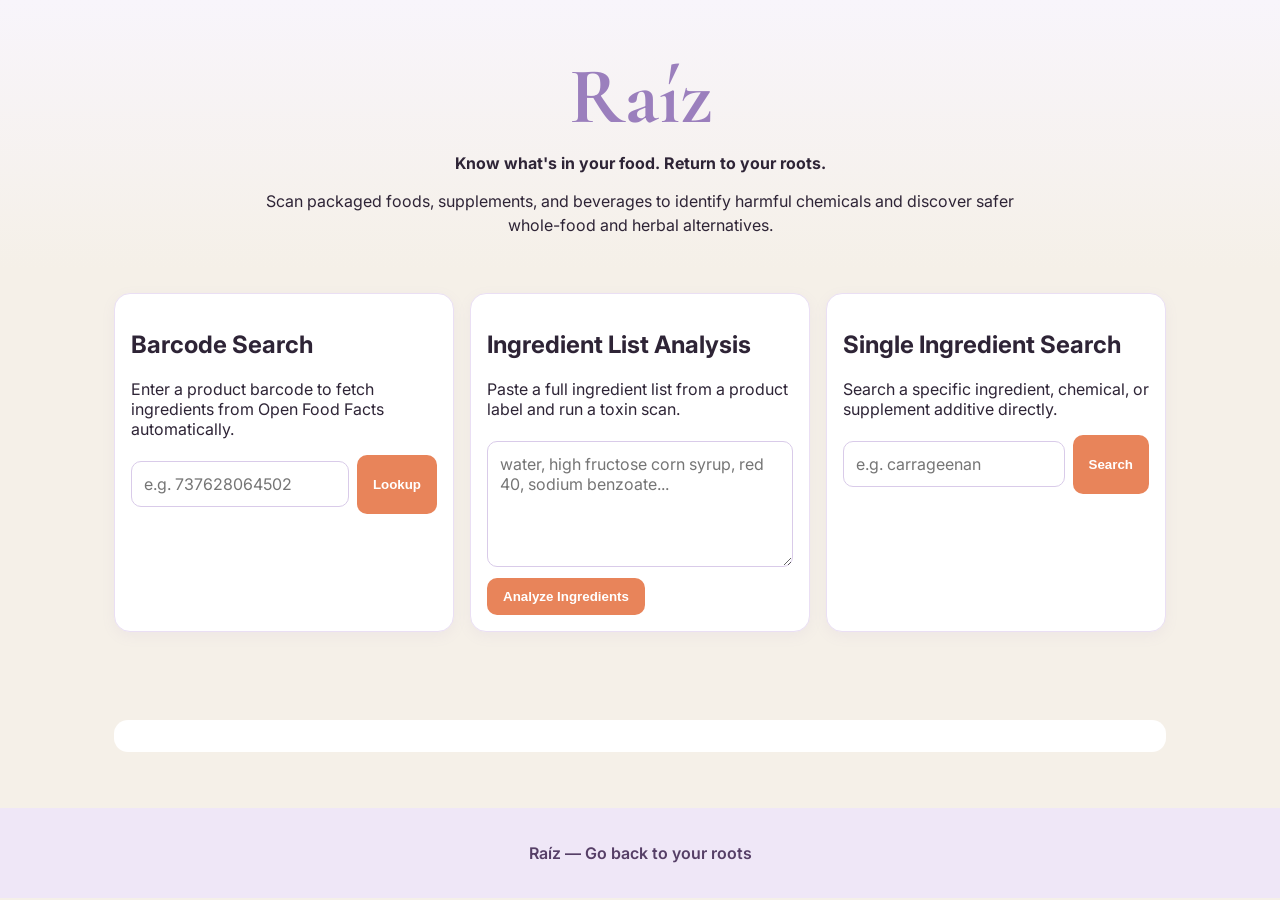
==== static/index.html @ 03cb157a "Build Raíz full-stack toxin scanner app" ====
<!DOCTYPE html>
<html lang="en">
  <head>
    <meta charset="UTF-8" />
    <meta name="viewport" content="width=device-width, initial-scale=1.0" />
    <title>Raíz — Wellness & Food Toxin Scanner</title>
    <link rel="stylesheet" href="/static/styles.css" />
    <link rel="preconnect" href="https://fonts.googleapis.com" />
    <link rel="preconnect" href="https://fonts.gstatic.com" crossorigin />
    <link href="https://fonts.googleapis.com/css2?family=Cormorant+Garamond:wght@500;700&family=Inter:wght@300;400;600;700&display=swap" rel="stylesheet" />
  </head>
  <body>
    <header class="hero">
      <h1>Raíz</h1>
      <p class="tagline">Know what's in your food. Return to your roots.</p>
      <p class="subtitle">
        Scan packaged foods, supplements, and beverages to identify harmful chemicals and discover safer whole-food and herbal alternatives.
      </p>
    </header>

    <main>
      <section class="search-grid">
        <article class="search-card">
          <h2>Barcode Search</h2>
          <p>Enter a product barcode to fetch ingredients from Open Food Facts automatically.</p>
          <div class="inline-controls">
            <input id="barcodeInput" type="text" placeholder="e.g. 737628064502" />
            <button id="barcodeBtn">Lookup</button>
          </div>
        </article>

        <article class="search-card">
          <h2>Ingredient List Analysis</h2>
          <p>Paste a full ingredient list from a product label and run a toxin scan.</p>
          <textarea id="ingredientsInput" rows="5" placeholder="water, high fructose corn syrup, red 40, sodium benzoate..."></textarea>
          <button id="analyzeBtn">Analyze Ingredients</button>
        </article>

        <article class="search-card">
          <h2>Single Ingredient Search</h2>
          <p>Search a specific ingredient, chemical, or supplement additive directly.</p>
          <div class="inline-controls">
            <input id="singleInput" type="text" placeholder="e.g. carrageenan" />
            <button id="singleBtn">Search</button>
          </div>
        </article>
      </section>

      <section id="status" class="status"></section>
      <section id="results" class="results"></section>
      <section id="alternatives" class="alternatives"></section>
    </main>

    <footer>
      <p>Raíz — Go back to your roots</p>
    </footer>

    <script src="/static/app.js"></script>
  </body>
</html>
---- static/styles.css ----
:root {
  --lavender: #9b7fbd;
  --beige: #f5f0e8;
  --orange: #e8845a;
  --text: #2e2436;
  --safe: #4fa36c;
  --medium: #e8845a;
  --high: #d9534f;
}

* { box-sizing: border-box; }

body {
  margin: 0;
  font-family: 'Inter', sans-serif;
  background: var(--beige);
  color: var(--text);
}

.hero {
  text-align: center;
  padding: 3rem 1rem 2rem;
  background: linear-gradient(180deg, #f8f5fb, var(--beige));
}

.hero h1 {
  margin: 0;
  font-family: 'Cormorant Garamond', serif;
  font-size: clamp(3rem, 8vw, 5rem);
  color: var(--lavender);
}

.tagline { font-weight: 700; margin-top: 0.5rem; }
.subtitle { max-width: 760px; margin: 0.8rem auto 0; line-height: 1.5; }

main {
  max-width: 1100px;
  margin: 0 auto;
  padding: 1.5rem;
}

.search-grid {
  display: grid;
  grid-template-columns: repeat(auto-fit, minmax(280px, 1fr));
  gap: 1rem;
}

.search-card {
  background: white;
  border: 1px solid #eadff4;
  border-radius: 16px;
  padding: 1rem;
  box-shadow: 0 4px 14px rgba(155, 127, 189, 0.08);
}

input, textarea {
  width: 100%;
  border: 1px solid #d9cbe9;
  border-radius: 10px;
  padding: 0.75rem;
  font: inherit;
  margin: 0.4rem 0;
}

button {
  border: none;
  border-radius: 10px;
  padding: 0.7rem 1rem;
  background: var(--orange);
  color: white;
  font-weight: 600;
  cursor: pointer;
  transition: transform 0.2s ease, opacity 0.2s ease;
}

button:hover { transform: translateY(-1px); opacity: 0.95; }
.inline-controls { display: flex; gap: 0.5rem; }
.inline-controls input { flex: 1; }

.status {
  min-height: 1.5rem;
  margin: 1rem 0;
  font-weight: 600;
}

.results {
  display: grid;
  gap: 1rem;
  grid-template-columns: repeat(auto-fit, minmax(260px, 1fr));
}

.result-card {
  background: white;
  border-radius: 14px;
  padding: 1rem;
  border-top: 6px solid var(--safe);
  box-shadow: 0 6px 20px rgba(0, 0, 0, 0.06);
  transition: transform 0.2s ease;
}
.result-card:hover { transform: translateY(-3px); }
.result-card.medium { border-top-color: var(--medium); }
.result-card.high { border-top-color: var(--high); }

.badge {
  display: inline-block;
  padding: 0.2rem 0.6rem;
  border-radius: 999px;
  font-size: 0.78rem;
  font-weight: 700;
  color: white;
  text-transform: uppercase;
}
.badge.low { background: var(--safe); }
.badge.medium { background: var(--medium); }
.badge.high { background: var(--high); }

.organs {
  display: flex;
  flex-wrap: wrap;
  gap: 0.5rem;
  margin: 0.6rem 0;
}
.organs span {
  background: #f3ecfa;
  color: #5f4b73;
  padding: 0.3rem 0.5rem;
  border-radius: 8px;
  font-size: 0.8rem;
}

.alternatives {
  margin-top: 2rem;
  background: #fff;
  border-radius: 14px;
  padding: 1rem;
}

footer {
  text-align: center;
  padding: 1.2rem;
  margin-top: 2rem;
  background: #efe7f7;
  color: #563f67;
  font-weight: 600;
}

@media (max-width: 700px) {
  .inline-controls { flex-direction: column; }
}
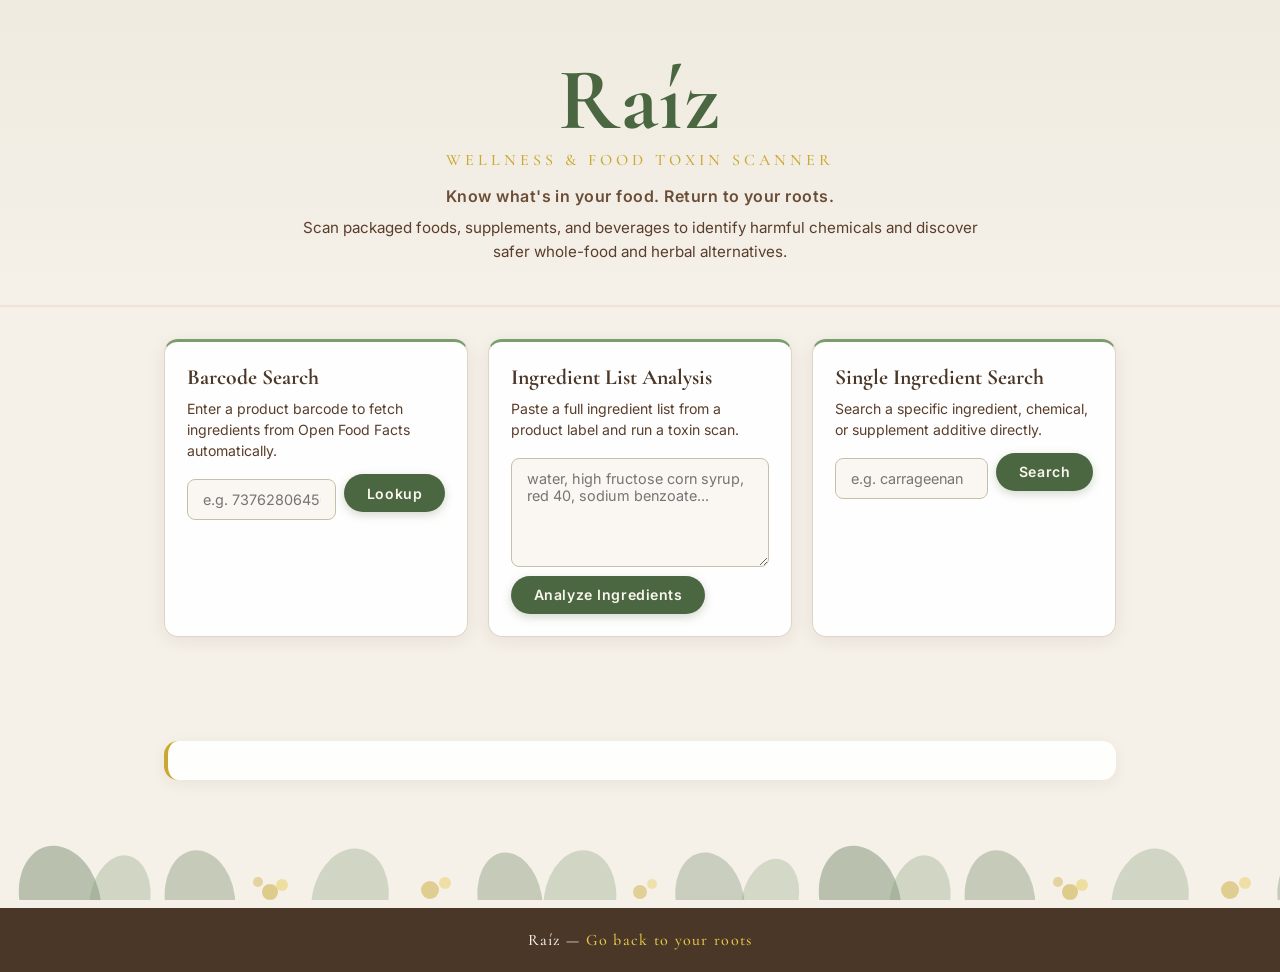
==== commit 8ff1170b: "Update hero with herbal accent line" ====
--- a/static/index.html
+++ b/static/index.html
@@ -3,15 +3,16 @@
   <head>
     <meta charset="UTF-8" />
     <meta name="viewport" content="width=device-width, initial-scale=1.0" />
-    <title>Raíz — Wellness & Food Toxin Scanner</title>
+    <title>Raíz — Wellness &amp; Food Toxin Scanner</title>
     <link rel="stylesheet" href="/static/styles.css" />
     <link rel="preconnect" href="https://fonts.googleapis.com" />
     <link rel="preconnect" href="https://fonts.gstatic.com" crossorigin />
-    <link href="https://fonts.googleapis.com/css2?family=Cormorant+Garamond:wght@500;700&family=Inter:wght@300;400;600;700&display=swap" rel="stylesheet" />
+    <link href="https://fonts.googleapis.com/css2?family=Cormorant+Garamond:wght@500;600;700&family=Inter:wght@300;400;600;700&display=swap" rel="stylesheet" />
   </head>
   <body>
     <header class="hero">
       <h1>Raíz</h1>
+      <span class="hero-accent">wellness &amp; food toxin scanner</span>
       <p class="tagline">Know what's in your food. Return to your roots.</p>
       <p class="subtitle">
         Scan packaged foods, supplements, and beverages to identify harmful chemicals and discover safer whole-food and herbal alternatives.
@@ -52,7 +53,7 @@
     </main>
 
     <footer>
-      <p>Raíz — Go back to your roots</p>
+      <p>Raíz &mdash; <span>Go back to your roots</span></p>
     </footer>
 
     <script src="/static/app.js"></script>
--- a/static/styles.css
+++ b/static/styles.css
@@ -1,88 +1,210 @@
+@import url('https://fonts.googleapis.com/css2?family=Cormorant+Garamond:wght@500;600;700&family=Inter:wght@300;400;600;700&display=swap');
+
 :root {
-  --lavender: #9b7fbd;
-  --beige: #f5f0e8;
-  --orange: #e8845a;
-  --text: #2e2436;
-  --safe: #4fa36c;
-  --medium: #e8845a;
-  --high: #d9534f;
-}
-
-* { box-sizing: border-box; }
+  /* Herbal palette — deep greens, wood, gold, parchment only */
+  --wood:        #4a3728;
+  --wood-mid:    #6b4e38;
+  --herb-green:  #4a6741;
+  --herb-light:  #7a9e6e;
+  --herb-pale:   #c8dcc2;
+  --gold:        #c8a830;
+  --gold-light:  #e8c84a;
+  --cream:       #faf6ee;
+  --beige:       #f5f0e8;
+  --beige-dark:  #ede4d5;
+  --text:        #2e2118;
+  --text-mid:    #5a3e2b;
+  --safe:        #4a6741;
+  --medium:      #c8a830;
+  --high:        #c0392b;
+}
+
+* { box-sizing: border-box; margin: 0; padding: 0; }
 
 body {
-  margin: 0;
   font-family: 'Inter', sans-serif;
   background: var(--beige);
   color: var(--text);
-}
-
+  min-height: 100vh;
+  position: relative;
+  overflow-x: hidden;
+}
+
+/* ── Botanical right-side decoration ── */
+body::before {
+  content: '';
+  position: fixed;
+  top: 0;
+  right: 0;
+  width: 220px;
+  height: 100vh;
+  background:
+    url("data:image/svg+xml,%3Csvg xmlns='http://www.w3.org/2000/svg' width='220' height='900' viewBox='0 0 220 900'%3E%3Cline x1='40' y1='0' x2='38' y2='180' stroke='%236b4e38' stroke-width='2.5' stroke-linecap='round'/%3E%3Cline x1='80' y1='0' x2='82' y2='220' stroke='%236b4e38' stroke-width='2' stroke-linecap='round'/%3E%3Cline x1='130' y1='0' x2='127' y2='200' stroke='%236b4e38' stroke-width='2.5' stroke-linecap='round'/%3E%3Cline x1='175' y1='0' x2='178' y2='160' stroke='%236b4e38' stroke-width='2' stroke-linecap='round'/%3E%3Cellipse cx='28' cy='90' rx='18' ry='9' fill='%234a6741' opacity='0.85' transform='rotate(-30 28 90)'/%3E%3Cellipse cx='50' cy='120' rx='16' ry='8' fill='%237a9e6e' opacity='0.75' transform='rotate(25 50 120)'/%3E%3Cellipse cx='22' cy='140' rx='14' ry='7' fill='%234a6741' opacity='0.7' transform='rotate(-40 22 140)'/%3E%3Ccircle cx='75' cy='115' r='6' fill='%23c8a830' opacity='0.8'/%3E%3Ccircle cx='83' cy='105' r='4.5' fill='%23e8c84a' opacity='0.75'/%3E%3Ccircle cx='78' cy='128' r='4' fill='%23c8a830' opacity='0.7'/%3E%3Ccircle cx='88' cy='122' r='3.5' fill='%23e8c84a' opacity='0.65'/%3E%3Ccircle cx='72' cy='138' r='3' fill='%23c8a830' opacity='0.6'/%3E%3Ccircle cx='85' cy='143' r='3' fill='%23e8c84a' opacity='0.55'/%3E%3Cellipse cx='115' cy='80' rx='20' ry='9' fill='%234a6741' opacity='0.8' transform='rotate(-25 115 80)'/%3E%3Cellipse cx='140' cy='110' rx='17' ry='8' fill='%237a9e6e' opacity='0.75' transform='rotate(30 140 110)'/%3E%3Cellipse cx='112' cy='130' rx='15' ry='7' fill='%234a6741' opacity='0.7' transform='rotate(-35 112 130)'/%3E%3Cellipse cx='143' cy='150' rx='13' ry='6' fill='%237a9e6e' opacity='0.65' transform='rotate(20 143 150)'/%3E%3Ccircle cx='178' cy='78' r='7' fill='%23c8a830' opacity='0.85'/%3E%3Ccircle cx='168' cy='90' r='5' fill='%23e8c84a' opacity='0.7'/%3E%3Ccircle cx='188' cy='93' r='4.5' fill='%23c8a830' opacity='0.7'/%3E%3Ccircle cx='175' cy='103' r='4' fill='%23e8c84a' opacity='0.65'/%3E%3Cellipse cx='35' cy='200' rx='22' ry='10' fill='%234a6741' opacity='0.6' transform='rotate(-20 35 200)'/%3E%3Cellipse cx='120' cy='220' rx='18' ry='8' fill='%237a9e6e' opacity='0.55' transform='rotate(15 120 220)'/%3E%3Cellipse cx='170' cy='180' rx='16' ry='7' fill='%234a6741' opacity='0.5' transform='rotate(-30 170 180)'/%3E%3C/svg%3E") no-repeat top right;
+  pointer-events: none;
+  z-index: 0;
+  opacity: 0.9;
+}
+
+/* ── Bottom botanical strip ── */
+body::after {
+  content: '';
+  position: fixed;
+  bottom: 0;
+  left: 0;
+  width: 100%;
+  height: 80px;
+  background:
+    url("data:image/svg+xml,%3Csvg xmlns='http://www.w3.org/2000/svg' width='800' height='80' viewBox='0 0 800 80'%3E%3Cellipse cx='60' cy='80' rx='40' ry='55' fill='%234a6741' opacity='0.35' transform='rotate(-15 60 80)'/%3E%3Cellipse cx='120' cy='80' rx='30' ry='45' fill='%237a9e6e' opacity='0.3' transform='rotate(10 120 80)'/%3E%3Cellipse cx='200' cy='80' rx='35' ry='50' fill='%234a6741' opacity='0.28' transform='rotate(-8 200 80)'/%3E%3Ccircle cx='270' cy='72' r='8' fill='%23c8a830' opacity='0.5'/%3E%3Ccircle cx='282' cy='65' r='6' fill='%23e8c84a' opacity='0.45'/%3E%3Ccircle cx='258' cy='62' r='5' fill='%23c8a830' opacity='0.4'/%3E%3Cellipse cx='350' cy='80' rx='38' ry='52' fill='%237a9e6e' opacity='0.3' transform='rotate(12 350 80)'/%3E%3Ccircle cx='430' cy='70' r='9' fill='%23c8a830' opacity='0.48'/%3E%3Ccircle cx='445' cy='63' r='6' fill='%23e8c84a' opacity='0.42'/%3E%3Cellipse cx='510' cy='80' rx='32' ry='48' fill='%234a6741' opacity='0.28' transform='rotate(-10 510 80)'/%3E%3Cellipse cx='580' cy='80' rx='36' ry='50' fill='%237a9e6e' opacity='0.3' transform='rotate(8 580 80)'/%3E%3Ccircle cx='640' cy='72' r='7' fill='%23c8a830' opacity='0.45'/%3E%3Ccircle cx='652' cy='64' r='5' fill='%23e8c84a' opacity='0.38'/%3E%3Cellipse cx='710' cy='80' rx='34' ry='48' fill='%234a6741' opacity='0.25' transform='rotate(-12 710 80)'/%3E%3Cellipse cx='770' cy='80' rx='28' ry='42' fill='%237a9e6e' opacity='0.28' transform='rotate(15 770 80)'/%3E%3C/svg%3E") repeat-x bottom left;
+  pointer-events: none;
+  z-index: 0;
+}
+
+/* ── Hero ── */
 .hero {
   text-align: center;
-  padding: 3rem 1rem 2rem;
-  background: linear-gradient(180deg, #f8f5fb, var(--beige));
+  padding: 3.5rem 1rem 2.5rem;
+  background: linear-gradient(180deg, #f0ebe0 0%, var(--beige) 100%);
+  border-bottom: 2px solid var(--beige-dark);
+  position: relative;
+  z-index: 1;
 }
 
 .hero h1 {
-  margin: 0;
-  font-family: 'Cormorant Garamond', serif;
-  font-size: clamp(3rem, 8vw, 5rem);
-  color: var(--lavender);
-}
-
-.tagline { font-weight: 700; margin-top: 0.5rem; }
-.subtitle { max-width: 760px; margin: 0.8rem auto 0; line-height: 1.5; }
-
+  font-family: 'Cormorant Garamond', serif;
+  font-size: clamp(3.5rem, 9vw, 5.5rem);
+  font-weight: 700;
+  color: var(--herb-green);
+  letter-spacing: 0.02em;
+  line-height: 1;
+}
+
+.hero-accent {
+  display: block;
+  font-family: 'Cormorant Garamond', serif;
+  font-size: clamp(0.85rem, 2vw, 1rem);
+  font-weight: 500;
+  color: var(--gold);
+  letter-spacing: 0.25em;
+  text-transform: uppercase;
+  margin-top: 0.4rem;
+}
+
+.tagline {
+  font-weight: 600;
+  font-size: 1rem;
+  color: var(--wood-mid);
+  margin-top: 1rem;
+  letter-spacing: 0.03em;
+}
+
+.subtitle {
+  max-width: 680px;
+  margin: 0.6rem auto 0;
+  line-height: 1.6;
+  color: var(--text-mid);
+  font-size: 0.95rem;
+}
+
+/* ── Layout ── */
 main {
-  max-width: 1100px;
+  max-width: 1000px;
   margin: 0 auto;
-  padding: 1.5rem;
-}
-
+  padding: 2rem 1.5rem 6rem;
+  position: relative;
+  z-index: 1;
+}
+
+/* ── Search Cards ── */
 .search-grid {
   display: grid;
   grid-template-columns: repeat(auto-fit, minmax(280px, 1fr));
-  gap: 1rem;
+  gap: 1.25rem;
+  margin-bottom: 2rem;
 }
 
 .search-card {
-  background: white;
-  border: 1px solid #eadff4;
-  border-radius: 16px;
-  padding: 1rem;
-  box-shadow: 0 4px 14px rgba(155, 127, 189, 0.08);
-}
-
+  background: rgba(255, 255, 255, 0.92);
+  border: 1px solid #ddd5c5;
+  border-top: 3px solid var(--herb-light);
+  border-radius: 14px;
+  padding: 1.4rem;
+  box-shadow: 0 4px 18px rgba(74, 55, 40, 0.08);
+  backdrop-filter: blur(4px);
+}
+
+.search-card h2 {
+  font-family: 'Cormorant Garamond', serif;
+  font-size: 1.35rem;
+  font-weight: 700;
+  color: var(--wood);
+  margin-bottom: 0.5rem;
+}
+
+.search-card p {
+  font-size: 0.88rem;
+  color: var(--text-mid);
+  line-height: 1.5;
+  margin-bottom: 0.8rem;
+}
+
+/* ── Inputs ── */
 input, textarea {
   width: 100%;
-  border: 1px solid #d9cbe9;
-  border-radius: 10px;
-  padding: 0.75rem;
+  border: 1.5px solid #c8bfaa;
+  border-radius: 8px;
+  padding: 0.7rem 0.9rem;
   font: inherit;
-  margin: 0.4rem 0;
-}
-
+  font-size: 0.9rem;
+  background: #faf7f2;
+  color: var(--text);
+  transition: border-color 0.2s ease, box-shadow 0.2s ease;
+  margin: 0.3rem 0;
+}
+
+input:focus, textarea:focus {
+  outline: none;
+  border-color: var(--herb-light);
+  box-shadow: 0 0 0 3px rgba(122, 158, 110, 0.18);
+}
+
+/* ── Buttons — herbal pill style ── */
 button {
   border: none;
-  border-radius: 10px;
-  padding: 0.7rem 1rem;
-  background: var(--orange);
-  color: white;
+  border-radius: 50px;
+  padding: 0.65rem 1.4rem;
+  background: var(--herb-green);
+  color: var(--cream);
+  font-family: 'Inter', sans-serif;
+  font-size: 0.88rem;
   font-weight: 600;
+  letter-spacing: 0.04em;
   cursor: pointer;
-  transition: transform 0.2s ease, opacity 0.2s ease;
-}
-
-button:hover { transform: translateY(-1px); opacity: 0.95; }
-.inline-controls { display: flex; gap: 0.5rem; }
+  transition: background 0.2s ease, transform 0.15s ease, box-shadow 0.2s ease;
+  box-shadow: 0 3px 10px rgba(74, 103, 65, 0.25);
+  white-space: nowrap;
+}
+
+button:hover {
+  background: var(--wood);
+  transform: translateY(-2px);
+  box-shadow: 0 5px 14px rgba(74, 55, 40, 0.3);
+}
+
+button:active { transform: translateY(0); }
+
+.inline-controls { display: flex; gap: 0.5rem; align-items: flex-start; }
 .inline-controls input { flex: 1; }
 
+/* ── Status ── */
 .status {
   min-height: 1.5rem;
   margin: 1rem 0;
   font-weight: 600;
-}
-
+  color: var(--herb-green);
+  font-size: 0.9rem;
+}
+
+/* ── Result Cards ── */
 .results {
   display: grid;
   gap: 1rem;
@@ -90,60 +212,91 @@
 }
 
 .result-card {
-  background: white;
-  border-radius: 14px;
-  padding: 1rem;
-  border-top: 6px solid var(--safe);
-  box-shadow: 0 6px 20px rgba(0, 0, 0, 0.06);
+  background: rgba(255, 255, 255, 0.93);
+  border-radius: 12px;
+  padding: 1.1rem;
+  border-left: 5px solid var(--safe);
+  box-shadow: 0 4px 16px rgba(74, 55, 40, 0.07);
   transition: transform 0.2s ease;
 }
+
 .result-card:hover { transform: translateY(-3px); }
-.result-card.medium { border-top-color: var(--medium); }
-.result-card.high { border-top-color: var(--high); }
-
+.result-card.medium { border-left-color: var(--medium); }
+.result-card.high   { border-left-color: var(--high); }
+
+.result-card h3 {
+  font-family: 'Cormorant Garamond', serif;
+  font-size: 1.15rem;
+  font-weight: 700;
+  color: var(--wood);
+  margin-bottom: 0.4rem;
+}
+
+/* ── Badges ── */
 .badge {
   display: inline-block;
-  padding: 0.2rem 0.6rem;
-  border-radius: 999px;
-  font-size: 0.78rem;
+  padding: 0.2rem 0.7rem;
+  border-radius: 50px;
+  font-size: 0.72rem;
   font-weight: 700;
   color: white;
   text-transform: uppercase;
-}
-.badge.low { background: var(--safe); }
-.badge.medium { background: var(--medium); }
-.badge.high { background: var(--high); }
-
+  letter-spacing: 0.06em;
+}
+
+.badge.low    { background: var(--safe); }
+.badge.medium { background: var(--gold); color: var(--wood); }
+.badge.high   { background: var(--high); }
+
+/* ── Organ tags ── */
 .organs {
   display: flex;
   flex-wrap: wrap;
-  gap: 0.5rem;
+  gap: 0.4rem;
   margin: 0.6rem 0;
 }
+
 .organs span {
-  background: #f3ecfa;
-  color: #5f4b73;
-  padding: 0.3rem 0.5rem;
-  border-radius: 8px;
-  font-size: 0.8rem;
-}
-
+  background: #eef5eb;
+  color: var(--herb-green);
+  padding: 0.25rem 0.55rem;
+  border-radius: 6px;
+  font-size: 0.78rem;
+  font-weight: 500;
+  border: 1px solid var(--herb-pale);
+}
+
+/* ── Alternatives ── */
 .alternatives {
   margin-top: 2rem;
-  background: #fff;
+  background: rgba(255, 255, 255, 0.9);
   border-radius: 14px;
-  padding: 1rem;
-}
-
+  padding: 1.2rem;
+  border-left: 4px solid var(--gold);
+  box-shadow: 0 4px 16px rgba(74, 55, 40, 0.06);
+}
+
+/* ── Footer ── */
 footer {
   text-align: center;
-  padding: 1.2rem;
+  padding: 1.4rem;
   margin-top: 2rem;
-  background: #efe7f7;
-  color: #563f67;
-  font-weight: 600;
-}
-
+  background: var(--wood);
+  color: var(--beige);
+  font-family: 'Cormorant Garamond', serif;
+  font-size: 1rem;
+  font-weight: 500;
+  letter-spacing: 0.08em;
+  position: relative;
+  z-index: 1;
+}
+
+footer span {
+  color: var(--gold-light);
+}
+
+/* ── Responsive ── */
 @media (max-width: 700px) {
   .inline-controls { flex-direction: column; }
-}
+  body::before { width: 120px; opacity: 0.6; }
+}
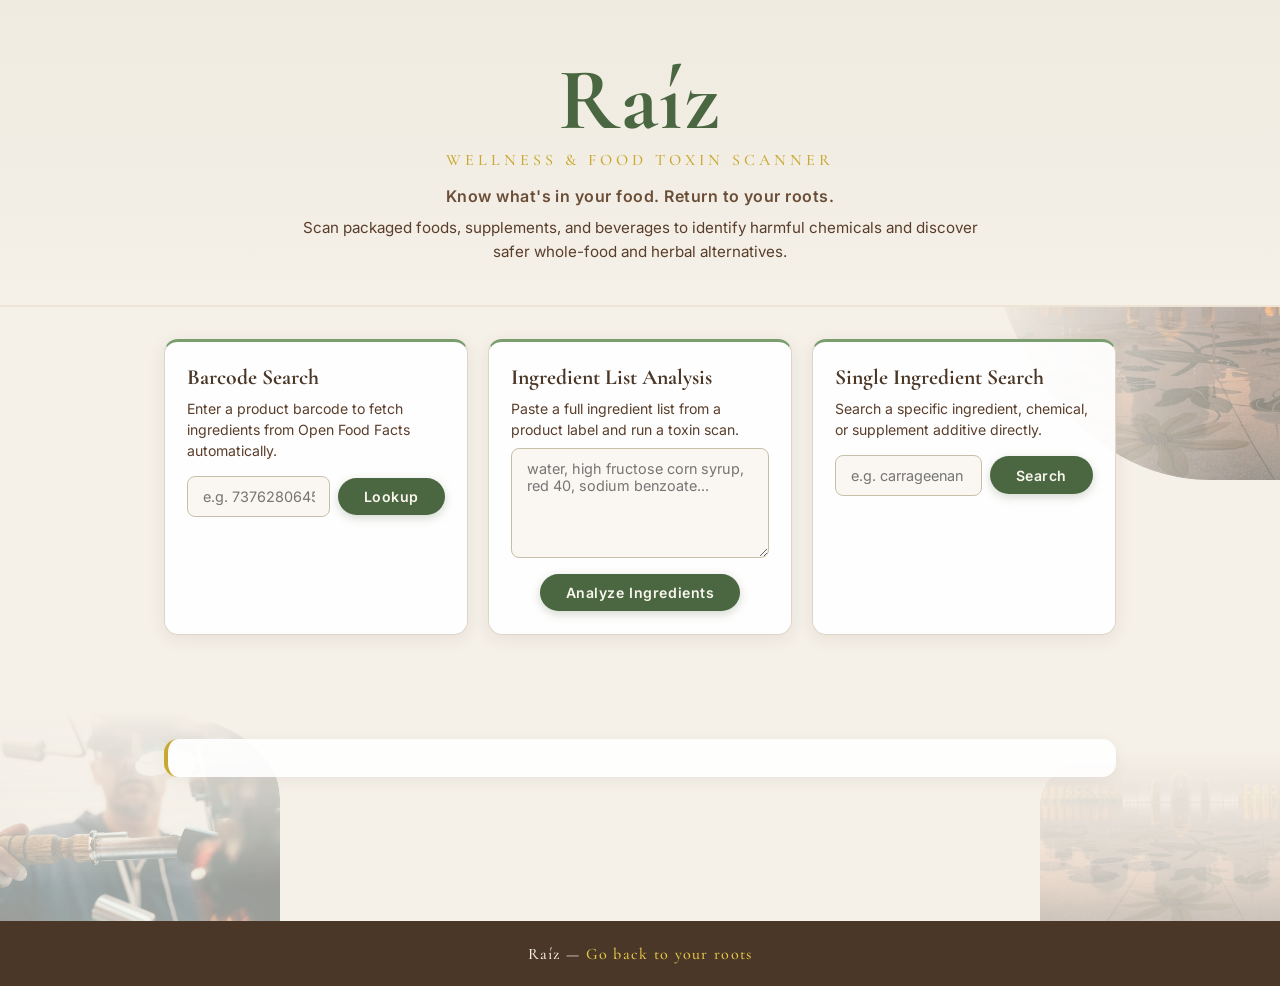
==== commit c7891112: "Add leaf decoration divs to HTML" ====
--- a/static/index.html
+++ b/static/index.html
@@ -10,6 +10,12 @@
     <link href="https://fonts.googleapis.com/css2?family=Cormorant+Garamond:wght@500;600;700&family=Inter:wght@300;400;600;700&display=swap" rel="stylesheet" />
   </head>
   <body>
+
+    <!-- Leaf decorations -->
+    <div class="leaf-right"></div>
+    <div class="leaf-bottom-left"></div>
+    <div class="leaf-bottom-right"></div>
+
     <header class="hero">
       <h1>Raíz</h1>
       <span class="hero-accent">wellness &amp; food toxin scanner</span>
--- a/static/styles.css
+++ b/static/styles.css
@@ -1,7 +1,6 @@
 @import url('https://fonts.googleapis.com/css2?family=Cormorant+Garamond:wght@500;600;700&family=Inter:wght@300;400;600;700&display=swap');
 
 :root {
-  /* Herbal palette — deep greens, wood, gold, parchment only */
   --wood:        #4a3728;
   --wood-mid:    #6b4e38;
   --herb-green:  #4a6741;
@@ -30,33 +29,51 @@
   overflow-x: hidden;
 }
 
-/* ── Botanical right-side decoration ── */
-body::before {
-  content: '';
+/* ── Leaf decorations ── */
+.leaf-right {
   position: fixed;
-  top: 0;
-  right: 0;
-  width: 220px;
-  height: 100vh;
-  background:
-    url("data:image/svg+xml,%3Csvg xmlns='http://www.w3.org/2000/svg' width='220' height='900' viewBox='0 0 220 900'%3E%3Cline x1='40' y1='0' x2='38' y2='180' stroke='%236b4e38' stroke-width='2.5' stroke-linecap='round'/%3E%3Cline x1='80' y1='0' x2='82' y2='220' stroke='%236b4e38' stroke-width='2' stroke-linecap='round'/%3E%3Cline x1='130' y1='0' x2='127' y2='200' stroke='%236b4e38' stroke-width='2.5' stroke-linecap='round'/%3E%3Cline x1='175' y1='0' x2='178' y2='160' stroke='%236b4e38' stroke-width='2' stroke-linecap='round'/%3E%3Cellipse cx='28' cy='90' rx='18' ry='9' fill='%234a6741' opacity='0.85' transform='rotate(-30 28 90)'/%3E%3Cellipse cx='50' cy='120' rx='16' ry='8' fill='%237a9e6e' opacity='0.75' transform='rotate(25 50 120)'/%3E%3Cellipse cx='22' cy='140' rx='14' ry='7' fill='%234a6741' opacity='0.7' transform='rotate(-40 22 140)'/%3E%3Ccircle cx='75' cy='115' r='6' fill='%23c8a830' opacity='0.8'/%3E%3Ccircle cx='83' cy='105' r='4.5' fill='%23e8c84a' opacity='0.75'/%3E%3Ccircle cx='78' cy='128' r='4' fill='%23c8a830' opacity='0.7'/%3E%3Ccircle cx='88' cy='122' r='3.5' fill='%23e8c84a' opacity='0.65'/%3E%3Ccircle cx='72' cy='138' r='3' fill='%23c8a830' opacity='0.6'/%3E%3Ccircle cx='85' cy='143' r='3' fill='%23e8c84a' opacity='0.55'/%3E%3Cellipse cx='115' cy='80' rx='20' ry='9' fill='%234a6741' opacity='0.8' transform='rotate(-25 115 80)'/%3E%3Cellipse cx='140' cy='110' rx='17' ry='8' fill='%237a9e6e' opacity='0.75' transform='rotate(30 140 110)'/%3E%3Cellipse cx='112' cy='130' rx='15' ry='7' fill='%234a6741' opacity='0.7' transform='rotate(-35 112 130)'/%3E%3Cellipse cx='143' cy='150' rx='13' ry='6' fill='%237a9e6e' opacity='0.65' transform='rotate(20 143 150)'/%3E%3Ccircle cx='178' cy='78' r='7' fill='%23c8a830' opacity='0.85'/%3E%3Ccircle cx='168' cy='90' r='5' fill='%23e8c84a' opacity='0.7'/%3E%3Ccircle cx='188' cy='93' r='4.5' fill='%23c8a830' opacity='0.7'/%3E%3Ccircle cx='175' cy='103' r='4' fill='%23e8c84a' opacity='0.65'/%3E%3Cellipse cx='35' cy='200' rx='22' ry='10' fill='%234a6741' opacity='0.6' transform='rotate(-20 35 200)'/%3E%3Cellipse cx='120' cy='220' rx='18' ry='8' fill='%237a9e6e' opacity='0.55' transform='rotate(15 120 220)'/%3E%3Cellipse cx='170' cy='180' rx='16' ry='7' fill='%234a6741' opacity='0.5' transform='rotate(-30 170 180)'/%3E%3C/svg%3E") no-repeat top right;
+  top: -40px;
+  right: -80px;
+  width: 380px;
+  height: 520px;
+  background: url('/static/img/leaf-right.jpg') center/cover no-repeat;
   pointer-events: none;
   z-index: 0;
-  opacity: 0.9;
-}
-
-/* ── Bottom botanical strip ── */
-body::after {
-  content: '';
+  opacity: 0.55;
+  border-radius: 0 0 0 60%;
+  /* fade left edge into background */
+  -webkit-mask-image: linear-gradient(to left, rgba(0,0,0,0.85) 30%, transparent 100%);
+  mask-image: linear-gradient(to left, rgba(0,0,0,0.85) 30%, transparent 100%);
+}
+
+.leaf-bottom-left {
   position: fixed;
-  bottom: 0;
-  left: 0;
-  width: 100%;
-  height: 80px;
-  background:
-    url("data:image/svg+xml,%3Csvg xmlns='http://www.w3.org/2000/svg' width='800' height='80' viewBox='0 0 800 80'%3E%3Cellipse cx='60' cy='80' rx='40' ry='55' fill='%234a6741' opacity='0.35' transform='rotate(-15 60 80)'/%3E%3Cellipse cx='120' cy='80' rx='30' ry='45' fill='%237a9e6e' opacity='0.3' transform='rotate(10 120 80)'/%3E%3Cellipse cx='200' cy='80' rx='35' ry='50' fill='%234a6741' opacity='0.28' transform='rotate(-8 200 80)'/%3E%3Ccircle cx='270' cy='72' r='8' fill='%23c8a830' opacity='0.5'/%3E%3Ccircle cx='282' cy='65' r='6' fill='%23e8c84a' opacity='0.45'/%3E%3Ccircle cx='258' cy='62' r='5' fill='%23c8a830' opacity='0.4'/%3E%3Cellipse cx='350' cy='80' rx='38' ry='52' fill='%237a9e6e' opacity='0.3' transform='rotate(12 350 80)'/%3E%3Ccircle cx='430' cy='70' r='9' fill='%23c8a830' opacity='0.48'/%3E%3Ccircle cx='445' cy='63' r='6' fill='%23e8c84a' opacity='0.42'/%3E%3Cellipse cx='510' cy='80' rx='32' ry='48' fill='%234a6741' opacity='0.28' transform='rotate(-10 510 80)'/%3E%3Cellipse cx='580' cy='80' rx='36' ry='50' fill='%237a9e6e' opacity='0.3' transform='rotate(8 580 80)'/%3E%3Ccircle cx='640' cy='72' r='7' fill='%23c8a830' opacity='0.45'/%3E%3Ccircle cx='652' cy='64' r='5' fill='%23e8c84a' opacity='0.38'/%3E%3Cellipse cx='710' cy='80' rx='34' ry='48' fill='%234a6741' opacity='0.25' transform='rotate(-12 710 80)'/%3E%3Cellipse cx='770' cy='80' rx='28' ry='42' fill='%237a9e6e' opacity='0.28' transform='rotate(15 770 80)'/%3E%3C/svg%3E") repeat-x bottom left;
+  bottom: -30px;
+  left: -60px;
+  width: 340px;
+  height: 220px;
+  background: url('/static/img/leaf-bottom.jpg') center/cover no-repeat;
   pointer-events: none;
   z-index: 0;
+  opacity: 0.45;
+  border-radius: 0 40% 0 0;
+  -webkit-mask-image: linear-gradient(to top, rgba(0,0,0,0.8) 20%, transparent 100%);
+  mask-image: linear-gradient(to top, rgba(0,0,0,0.8) 20%, transparent 100%);
+}
+
+.leaf-bottom-right {
+  position: fixed;
+  bottom: -30px;
+  right: -40px;
+  width: 280px;
+  height: 180px;
+  background: url('/static/img/leaf-right.jpg') bottom center/cover no-repeat;
+  pointer-events: none;
+  z-index: 0;
+  opacity: 0.35;
+  border-radius: 30% 0 0 0;
+  -webkit-mask-image: linear-gradient(to top, rgba(0,0,0,0.7) 10%, transparent 100%);
+  mask-image: linear-gradient(to top, rgba(0,0,0,0.7) 10%, transparent 100%);
 }
 
 /* ── Hero ── */
@@ -109,7 +126,7 @@
 main {
   max-width: 1000px;
   margin: 0 auto;
-  padding: 2rem 1.5rem 6rem;
+  padding: 2rem 1.5rem 7rem;
   position: relative;
   z-index: 1;
 }
@@ -129,7 +146,9 @@
   border-radius: 14px;
   padding: 1.4rem;
   box-shadow: 0 4px 18px rgba(74, 55, 40, 0.08);
-  backdrop-filter: blur(4px);
+  display: flex;
+  flex-direction: column;
+  gap: 0.5rem;
 }
 
 .search-card h2 {
@@ -137,14 +156,12 @@
   font-size: 1.35rem;
   font-weight: 700;
   color: var(--wood);
-  margin-bottom: 0.5rem;
 }
 
 .search-card p {
   font-size: 0.88rem;
   color: var(--text-mid);
   line-height: 1.5;
-  margin-bottom: 0.8rem;
 }
 
 /* ── Inputs ── */
@@ -158,7 +175,6 @@
   background: #faf7f2;
   color: var(--text);
   transition: border-color 0.2s ease, box-shadow 0.2s ease;
-  margin: 0.3rem 0;
 }
 
 input:focus, textarea:focus {
@@ -167,11 +183,13 @@
   box-shadow: 0 0 0 3px rgba(122, 158, 110, 0.18);
 }
 
-/* ── Buttons — herbal pill style ── */
+/* ── Buttons — centered pill style ── */
 button {
+  display: block;
+  width: fit-content;
   border: none;
   border-radius: 50px;
-  padding: 0.65rem 1.4rem;
+  padding: 0.65rem 1.6rem;
   background: var(--herb-green);
   color: var(--cream);
   font-family: 'Inter', sans-serif;
@@ -182,6 +200,7 @@
   transition: background 0.2s ease, transform 0.15s ease, box-shadow 0.2s ease;
   box-shadow: 0 3px 10px rgba(74, 103, 65, 0.25);
   white-space: nowrap;
+  margin-top: 0.4rem;
 }
 
 button:hover {
@@ -192,8 +211,20 @@
 
 button:active { transform: translateY(0); }
 
-.inline-controls { display: flex; gap: 0.5rem; align-items: flex-start; }
-.inline-controls input { flex: 1; }
+/* inline controls: input + button side by side */
+.inline-controls {
+  display: flex;
+  gap: 0.5rem;
+  align-items: center;
+  margin-top: 0.4rem;
+}
+.inline-controls input { flex: 1; margin: 0; }
+.inline-controls button { margin-top: 0; }
+
+/* standalone button (analyze): centered */
+#analyzeBtn {
+  margin: 0.5rem auto 0;
+}
 
 /* ── Status ── */
 .status {
@@ -291,12 +322,13 @@
   z-index: 1;
 }
 
-footer span {
-  color: var(--gold-light);
-}
+footer span { color: var(--gold-light); }
 
 /* ── Responsive ── */
+@media (max-width: 900px) {
+  .herb-panel { display: none; }
+}
 @media (max-width: 700px) {
   .inline-controls { flex-direction: column; }
-  body::before { width: 120px; opacity: 0.6; }
-}
+  .inline-controls button { width: 100%; text-align: center; }
+}
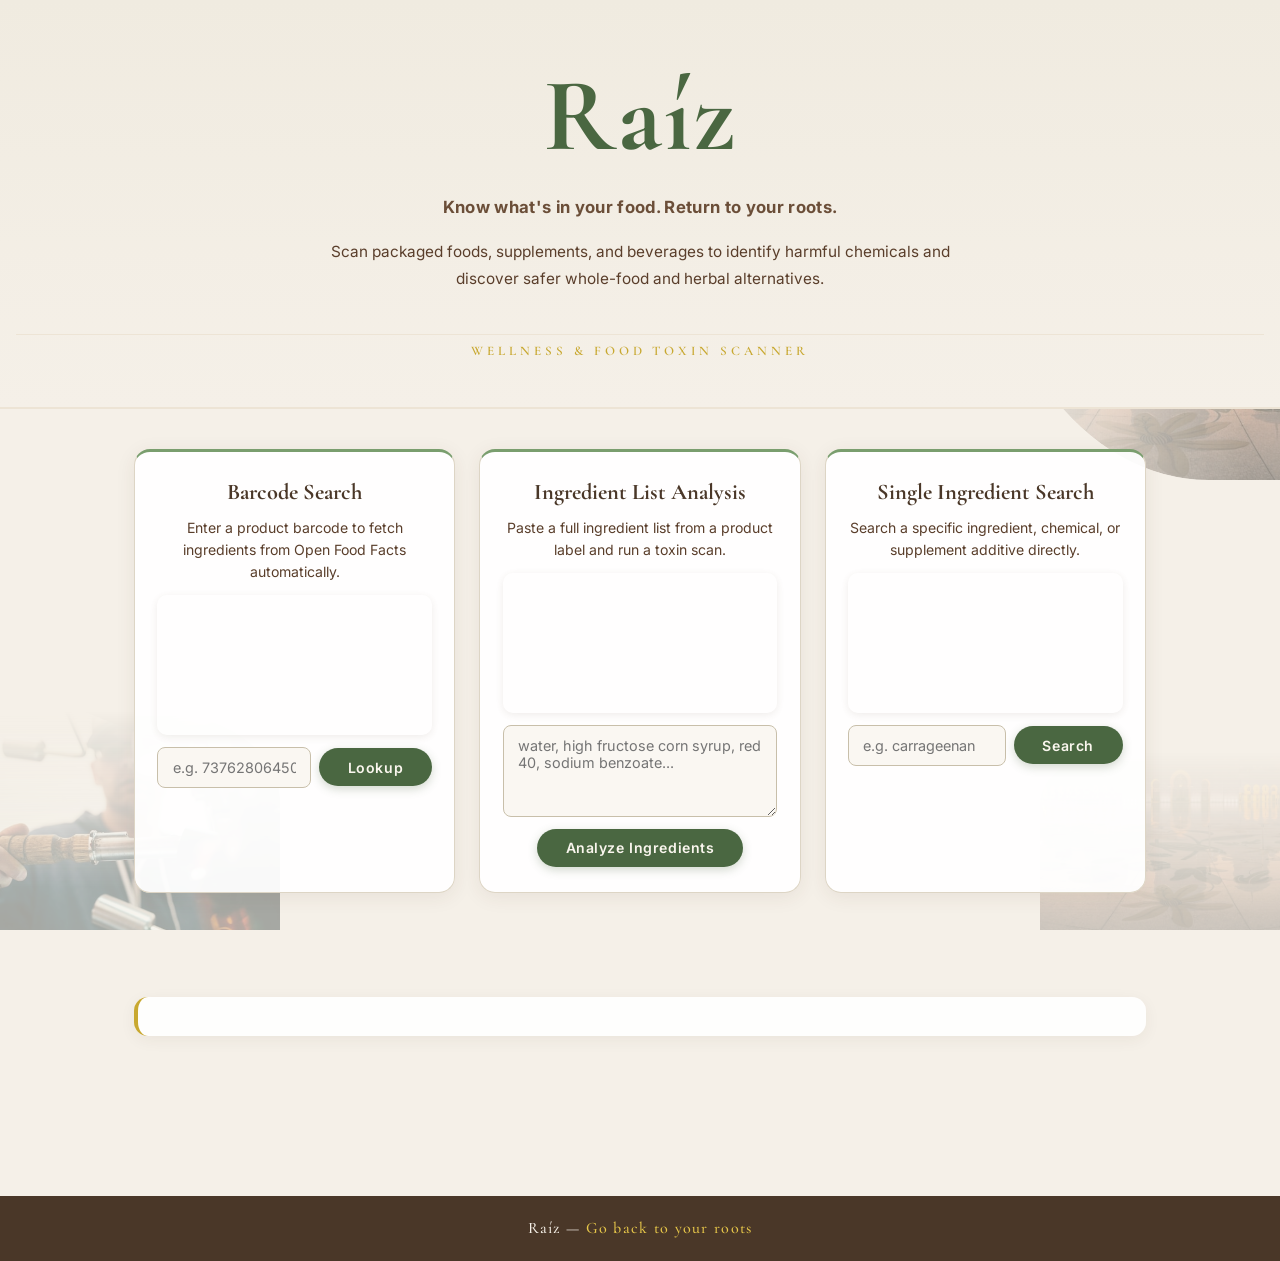
==== commit 55146968: "Add herb card images, move gold accent to bottom of hero" ====
--- a/static/index.html
+++ b/static/index.html
@@ -18,18 +18,20 @@
 
     <header class="hero">
       <h1>Raíz</h1>
-      <span class="hero-accent">wellness &amp; food toxin scanner</span>
       <p class="tagline">Know what's in your food. Return to your roots.</p>
       <p class="subtitle">
         Scan packaged foods, supplements, and beverages to identify harmful chemicals and discover safer whole-food and herbal alternatives.
       </p>
+      <span class="hero-accent">wellness &amp; food toxin scanner</span>
     </header>
 
     <main>
       <section class="search-grid">
+
         <article class="search-card">
           <h2>Barcode Search</h2>
           <p>Enter a product barcode to fetch ingredients from Open Food Facts automatically.</p>
+          <div class="card-image" style="background-image: url('/static/img/card-herbs-1.jpg')"></div>
           <div class="inline-controls">
             <input id="barcodeInput" type="text" placeholder="e.g. 737628064502" />
             <button id="barcodeBtn">Lookup</button>
@@ -39,18 +41,21 @@
         <article class="search-card">
           <h2>Ingredient List Analysis</h2>
           <p>Paste a full ingredient list from a product label and run a toxin scan.</p>
-          <textarea id="ingredientsInput" rows="5" placeholder="water, high fructose corn syrup, red 40, sodium benzoate..."></textarea>
+          <div class="card-image" style="background-image: url('/static/img/card-herbs-2.jpg')"></div>
+          <textarea id="ingredientsInput" rows="4" placeholder="water, high fructose corn syrup, red 40, sodium benzoate..."></textarea>
           <button id="analyzeBtn">Analyze Ingredients</button>
         </article>
 
         <article class="search-card">
           <h2>Single Ingredient Search</h2>
           <p>Search a specific ingredient, chemical, or supplement additive directly.</p>
+          <div class="card-image" style="background-image: url('/static/img/hero-herbs.jpg')"></div>
           <div class="inline-controls">
             <input id="singleInput" type="text" placeholder="e.g. carrageenan" />
             <button id="singleBtn">Search</button>
           </div>
         </article>
+
       </section>
 
       <section id="status" class="status"></section>
--- a/static/styles.css
+++ b/static/styles.css
@@ -39,9 +39,8 @@
   background: url('/static/img/leaf-right.jpg') center/cover no-repeat;
   pointer-events: none;
   z-index: 0;
-  opacity: 0.55;
+  opacity: 0.5;
   border-radius: 0 0 0 60%;
-  /* fade left edge into background */
   -webkit-mask-image: linear-gradient(to left, rgba(0,0,0,0.85) 30%, transparent 100%);
   mask-image: linear-gradient(to left, rgba(0,0,0,0.85) 30%, transparent 100%);
 }
@@ -55,7 +54,7 @@
   background: url('/static/img/leaf-bottom.jpg') center/cover no-repeat;
   pointer-events: none;
   z-index: 0;
-  opacity: 0.45;
+  opacity: 0.4;
   border-radius: 0 40% 0 0;
   -webkit-mask-image: linear-gradient(to top, rgba(0,0,0,0.8) 20%, transparent 100%);
   mask-image: linear-gradient(to top, rgba(0,0,0,0.8) 20%, transparent 100%);
@@ -70,7 +69,7 @@
   background: url('/static/img/leaf-right.jpg') bottom center/cover no-repeat;
   pointer-events: none;
   z-index: 0;
-  opacity: 0.35;
+  opacity: 0.32;
   border-radius: 30% 0 0 0;
   -webkit-mask-image: linear-gradient(to top, rgba(0,0,0,0.7) 10%, transparent 100%);
   mask-image: linear-gradient(to top, rgba(0,0,0,0.7) 10%, transparent 100%);
@@ -79,54 +78,64 @@
 /* ── Hero ── */
 .hero {
   text-align: center;
-  padding: 3.5rem 1rem 2.5rem;
+  padding: 4rem 1rem 2.5rem;
   background: linear-gradient(180deg, #f0ebe0 0%, var(--beige) 100%);
   border-bottom: 2px solid var(--beige-dark);
   position: relative;
   z-index: 1;
+  display: flex;
+  flex-direction: column;
+  align-items: center;
+  gap: 1.2rem;
 }
 
 .hero h1 {
   font-family: 'Cormorant Garamond', serif;
-  font-size: clamp(3.5rem, 9vw, 5.5rem);
+  font-size: clamp(4rem, 10vw, 6.5rem);
   font-weight: 700;
   color: var(--herb-green);
   letter-spacing: 0.02em;
   line-height: 1;
-}
-
+  margin-bottom: 0.2rem;
+}
+
+.tagline {
+  font-weight: 700;
+  font-size: 1.05rem;
+  color: var(--wood-mid);
+  letter-spacing: 0.02em;
+  margin-top: 0.4rem;
+}
+
+.subtitle {
+  max-width: 640px;
+  line-height: 1.75;
+  color: var(--text-mid);
+  font-size: 0.96rem;
+  margin-top: 0.2rem;
+}
+
+/* Gold accent — sits at bottom of hero bar */
 .hero-accent {
-  display: block;
-  font-family: 'Cormorant Garamond', serif;
-  font-size: clamp(0.85rem, 2vw, 1rem);
-  font-weight: 500;
+  display: inline-block;
+  font-family: 'Cormorant Garamond', serif;
+  font-size: 0.82rem;
+  font-weight: 600;
   color: var(--gold);
-  letter-spacing: 0.25em;
+  letter-spacing: 0.3em;
   text-transform: uppercase;
-  margin-top: 0.4rem;
-}
-
-.tagline {
-  font-weight: 600;
-  font-size: 1rem;
-  color: var(--wood-mid);
-  margin-top: 1rem;
-  letter-spacing: 0.03em;
-}
-
-.subtitle {
-  max-width: 680px;
-  margin: 0.6rem auto 0;
-  line-height: 1.6;
-  color: var(--text-mid);
-  font-size: 0.95rem;
+  margin-top: 1.4rem;
+  padding: 0.5rem 1.5rem;
+  border-top: 1px solid var(--beige-dark);
+  width: 100%;
+  text-align: center;
 }
 
 /* ── Layout ── */
 main {
-  max-width: 1000px;
+  max-width: 1060px;
   margin: 0 auto;
-  padding: 2rem 1.5rem 7rem;
+  padding: 2.5rem 1.5rem 8rem;
   position: relative;
   z-index: 1;
 }
@@ -134,26 +143,28 @@
 /* ── Search Cards ── */
 .search-grid {
   display: grid;
-  grid-template-columns: repeat(auto-fit, minmax(280px, 1fr));
-  gap: 1.25rem;
+  grid-template-columns: repeat(auto-fit, minmax(290px, 1fr));
+  gap: 1.5rem;
   margin-bottom: 2rem;
 }
 
 .search-card {
-  background: rgba(255, 255, 255, 0.92);
+  background: rgba(255, 255, 255, 0.93);
   border: 1px solid #ddd5c5;
   border-top: 3px solid var(--herb-light);
-  border-radius: 14px;
-  padding: 1.4rem;
-  box-shadow: 0 4px 18px rgba(74, 55, 40, 0.08);
+  border-radius: 16px;
+  padding: 1.6rem 1.4rem;
+  box-shadow: 0 4px 20px rgba(74, 55, 40, 0.08);
   display: flex;
   flex-direction: column;
-  gap: 0.5rem;
+  align-items: center;   /* CENTER everything horizontally */
+  text-align: center;
+  gap: 0.75rem;
 }
 
 .search-card h2 {
   font-family: 'Cormorant Garamond', serif;
-  font-size: 1.35rem;
+  font-size: 1.4rem;
   font-weight: 700;
   color: var(--wood);
 }
@@ -161,7 +172,19 @@
 .search-card p {
   font-size: 0.88rem;
   color: var(--text-mid);
-  line-height: 1.5;
+  line-height: 1.55;
+  max-width: 280px;
+}
+
+/* ── Card herb image ── */
+.card-image {
+  width: 100%;
+  height: 140px;
+  border-radius: 10px;
+  background-size: cover;
+  background-position: center;
+  opacity: 0.88;
+  box-shadow: 0 2px 10px rgba(74, 55, 40, 0.1);
 }
 
 /* ── Inputs ── */
@@ -175,6 +198,7 @@
   background: #faf7f2;
   color: var(--text);
   transition: border-color 0.2s ease, box-shadow 0.2s ease;
+  text-align: left;
 }
 
 input:focus, textarea:focus {
@@ -183,13 +207,11 @@
   box-shadow: 0 0 0 3px rgba(122, 158, 110, 0.18);
 }
 
-/* ── Buttons — centered pill style ── */
+/* ── Buttons — pill style, centered ── */
 button {
-  display: block;
-  width: fit-content;
   border: none;
   border-radius: 50px;
-  padding: 0.65rem 1.6rem;
+  padding: 0.65rem 1.8rem;
   background: var(--herb-green);
   color: var(--cream);
   font-family: 'Inter', sans-serif;
@@ -200,7 +222,7 @@
   transition: background 0.2s ease, transform 0.15s ease, box-shadow 0.2s ease;
   box-shadow: 0 3px 10px rgba(74, 103, 65, 0.25);
   white-space: nowrap;
-  margin-top: 0.4rem;
+  display: inline-block;
 }
 
 button:hover {
@@ -211,20 +233,14 @@
 
 button:active { transform: translateY(0); }
 
-/* inline controls: input + button side by side */
+/* inline input+button row */
 .inline-controls {
   display: flex;
   gap: 0.5rem;
   align-items: center;
-  margin-top: 0.4rem;
-}
-.inline-controls input { flex: 1; margin: 0; }
-.inline-controls button { margin-top: 0; }
-
-/* standalone button (analyze): centered */
-#analyzeBtn {
-  margin: 0.5rem auto 0;
-}
+  width: 100%;
+}
+.inline-controls input { flex: 1; }
 
 /* ── Status ── */
 .status {
@@ -233,6 +249,7 @@
   font-weight: 600;
   color: var(--herb-green);
   font-size: 0.9rem;
+  text-align: center;
 }
 
 /* ── Result Cards ── */
@@ -326,9 +343,9 @@
 
 /* ── Responsive ── */
 @media (max-width: 900px) {
-  .herb-panel { display: none; }
+  .leaf-right { display: none; }
 }
 @media (max-width: 700px) {
   .inline-controls { flex-direction: column; }
-  .inline-controls button { width: 100%; text-align: center; }
-}
+  .inline-controls button { width: 100%; }
+}
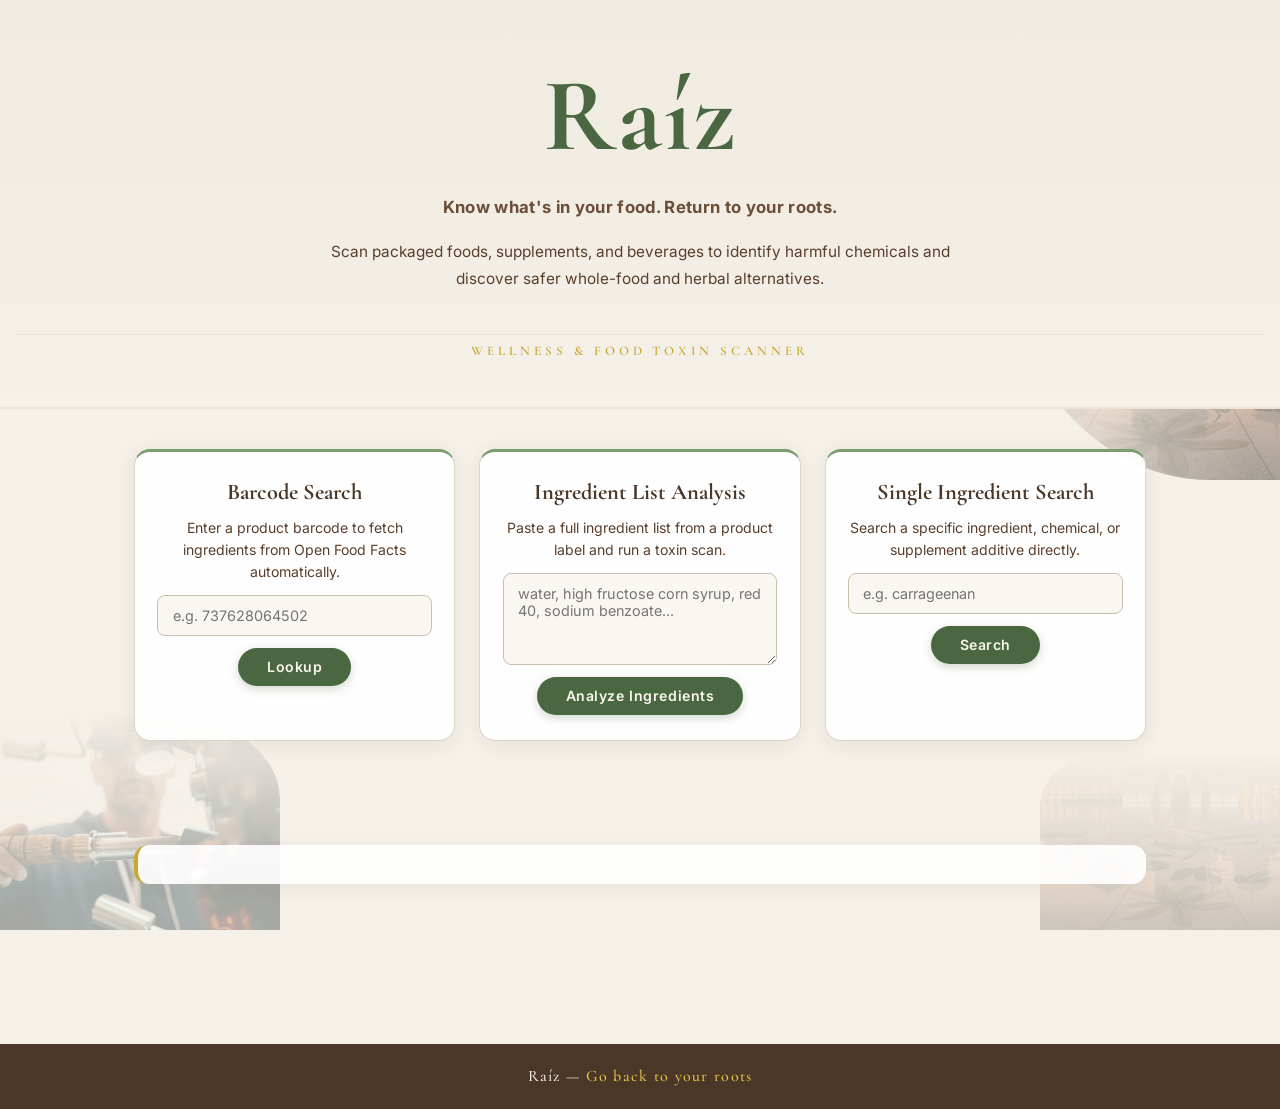
==== commit 36bc873d: "Remove images from cards, full-width buttons below inputs" ====
--- a/static/index.html
+++ b/static/index.html
@@ -31,29 +31,22 @@
         <article class="search-card">
           <h2>Barcode Search</h2>
           <p>Enter a product barcode to fetch ingredients from Open Food Facts automatically.</p>
-          <div class="card-image" style="background-image: url('/static/img/card-herbs-1.jpg')"></div>
-          <div class="inline-controls">
-            <input id="barcodeInput" type="text" placeholder="e.g. 737628064502" />
-            <button id="barcodeBtn">Lookup</button>
-          </div>
+          <input id="barcodeInput" type="text" placeholder="e.g. 737628064502" />
+          <button id="barcodeBtn" class="full-btn">Lookup</button>
         </article>
 
         <article class="search-card">
           <h2>Ingredient List Analysis</h2>
           <p>Paste a full ingredient list from a product label and run a toxin scan.</p>
-          <div class="card-image" style="background-image: url('/static/img/card-herbs-2.jpg')"></div>
           <textarea id="ingredientsInput" rows="4" placeholder="water, high fructose corn syrup, red 40, sodium benzoate..."></textarea>
-          <button id="analyzeBtn">Analyze Ingredients</button>
+          <button id="analyzeBtn" class="full-btn">Analyze Ingredients</button>
         </article>
 
         <article class="search-card">
           <h2>Single Ingredient Search</h2>
           <p>Search a specific ingredient, chemical, or supplement additive directly.</p>
-          <div class="card-image" style="background-image: url('/static/img/hero-herbs.jpg')"></div>
-          <div class="inline-controls">
-            <input id="singleInput" type="text" placeholder="e.g. carrageenan" />
-            <button id="singleBtn">Search</button>
-          </div>
+          <input id="singleInput" type="text" placeholder="e.g. carrageenan" />
+          <button id="singleBtn" class="full-btn">Search</button>
         </article>
 
       </section>
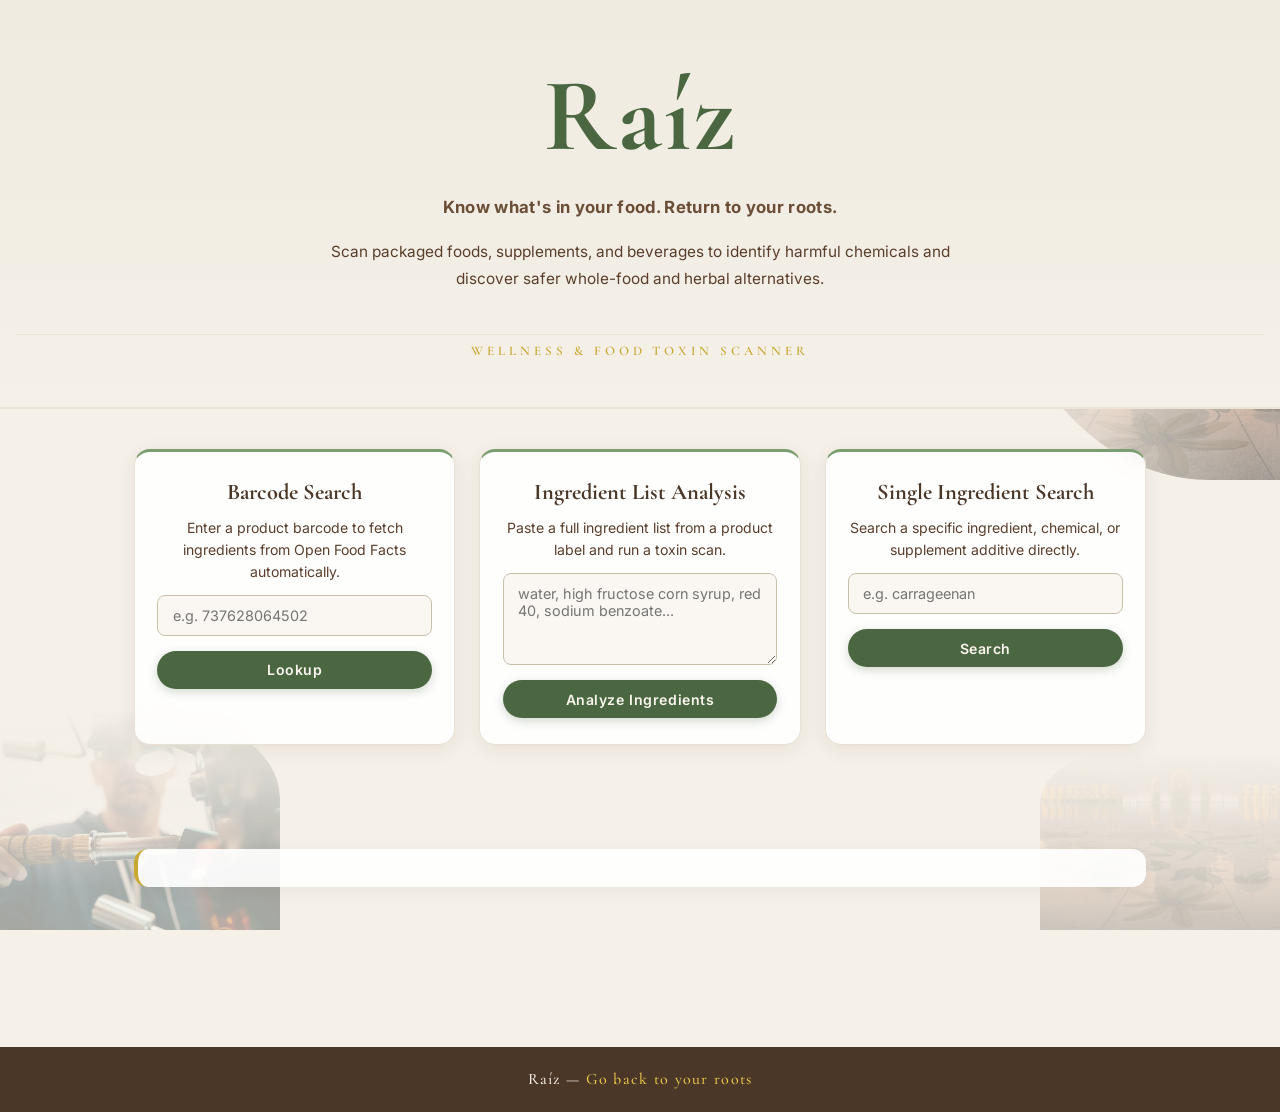
==== commit baf5c620: "Point to styles.v2.css to bust cache" ====
--- a/static/index.html
+++ b/static/index.html
@@ -4,7 +4,7 @@
     <meta charset="UTF-8" />
     <meta name="viewport" content="width=device-width, initial-scale=1.0" />
     <title>Raíz — Wellness &amp; Food Toxin Scanner</title>
-    <link rel="stylesheet" href="/static/styles.css" />
+    <link rel="stylesheet" href="/static/styles.v2.css" />
     <link rel="preconnect" href="https://fonts.googleapis.com" />
     <link rel="preconnect" href="https://fonts.gstatic.com" crossorigin />
     <link href="https://fonts.googleapis.com/css2?family=Cormorant+Garamond:wght@500;600;700&family=Inter:wght@300;400;600;700&display=swap" rel="stylesheet" />
--- a/static/styles.v2.css
+++ b/static/styles.v2.css
@@ -0,0 +1,351 @@
+@import url('https://fonts.googleapis.com/css2?family=Cormorant+Garamond:wght@500;600;700&family=Inter:wght@300;400;600;700&display=swap');
+
+:root {
+  --wood:        #4a3728;
+  --wood-mid:    #6b4e38;
+  --herb-green:  #4a6741;
+  --herb-light:  #7a9e6e;
+  --herb-pale:   #c8dcc2;
+  --gold:        #c8a830;
+  --gold-light:  #e8c84a;
+  --cream:       #faf6ee;
+  --beige:       #f5f0e8;
+  --beige-dark:  #ede4d5;
+  --text:        #2e2118;
+  --text-mid:    #5a3e2b;
+  --safe:        #4a6741;
+  --medium:      #c8a830;
+  --high:        #c0392b;
+}
+
+* { box-sizing: border-box; margin: 0; padding: 0; }
+
+body {
+  font-family: 'Inter', sans-serif;
+  background: var(--beige);
+  color: var(--text);
+  min-height: 100vh;
+  position: relative;
+  overflow-x: hidden;
+}
+
+/* ── Leaf decorations ── */
+.leaf-right {
+  position: fixed;
+  top: -40px;
+  right: -80px;
+  width: 380px;
+  height: 520px;
+  background: url('/static/img/leaf-right.jpg') center/cover no-repeat;
+  pointer-events: none;
+  z-index: 0;
+  opacity: 0.5;
+  border-radius: 0 0 0 60%;
+  -webkit-mask-image: linear-gradient(to left, rgba(0,0,0,0.85) 30%, transparent 100%);
+  mask-image: linear-gradient(to left, rgba(0,0,0,0.85) 30%, transparent 100%);
+}
+
+.leaf-bottom-left {
+  position: fixed;
+  bottom: -30px;
+  left: -60px;
+  width: 340px;
+  height: 220px;
+  background: url('/static/img/leaf-bottom.jpg') center/cover no-repeat;
+  pointer-events: none;
+  z-index: 0;
+  opacity: 0.4;
+  border-radius: 0 40% 0 0;
+  -webkit-mask-image: linear-gradient(to top, rgba(0,0,0,0.8) 20%, transparent 100%);
+  mask-image: linear-gradient(to top, rgba(0,0,0,0.8) 20%, transparent 100%);
+}
+
+.leaf-bottom-right {
+  position: fixed;
+  bottom: -30px;
+  right: -40px;
+  width: 280px;
+  height: 180px;
+  background: url('/static/img/leaf-right.jpg') bottom center/cover no-repeat;
+  pointer-events: none;
+  z-index: 0;
+  opacity: 0.32;
+  border-radius: 30% 0 0 0;
+  -webkit-mask-image: linear-gradient(to top, rgba(0,0,0,0.7) 10%, transparent 100%);
+  mask-image: linear-gradient(to top, rgba(0,0,0,0.7) 10%, transparent 100%);
+}
+
+/* ── Hero ── */
+.hero {
+  text-align: center;
+  padding: 4rem 1rem 2.5rem;
+  background: linear-gradient(180deg, #f0ebe0 0%, var(--beige) 100%);
+  border-bottom: 2px solid var(--beige-dark);
+  position: relative;
+  z-index: 1;
+  display: flex;
+  flex-direction: column;
+  align-items: center;
+  gap: 1.2rem;
+}
+
+.hero h1 {
+  font-family: 'Cormorant Garamond', serif;
+  font-size: clamp(4rem, 10vw, 6.5rem);
+  font-weight: 700;
+  color: var(--herb-green);
+  letter-spacing: 0.02em;
+  line-height: 1;
+  margin-bottom: 0.2rem;
+}
+
+.tagline {
+  font-weight: 700;
+  font-size: 1.05rem;
+  color: var(--wood-mid);
+  letter-spacing: 0.02em;
+  margin-top: 0.4rem;
+}
+
+.subtitle {
+  max-width: 640px;
+  line-height: 1.75;
+  color: var(--text-mid);
+  font-size: 0.96rem;
+  margin-top: 0.2rem;
+}
+
+/* Gold accent — sits at bottom of hero bar */
+.hero-accent {
+  display: inline-block;
+  font-family: 'Cormorant Garamond', serif;
+  font-size: 0.82rem;
+  font-weight: 600;
+  color: var(--gold);
+  letter-spacing: 0.3em;
+  text-transform: uppercase;
+  margin-top: 1.4rem;
+  padding: 0.5rem 1.5rem;
+  border-top: 1px solid var(--beige-dark);
+  width: 100%;
+  text-align: center;
+}
+
+/* ── Layout ── */
+main {
+  max-width: 1060px;
+  margin: 0 auto;
+  padding: 2.5rem 1.5rem 8rem;
+  position: relative;
+  z-index: 1;
+}
+
+/* ── Search Cards ── */
+.search-grid {
+  display: grid;
+  grid-template-columns: repeat(auto-fit, minmax(290px, 1fr));
+  gap: 1.5rem;
+  margin-bottom: 2rem;
+}
+
+.search-card {
+  background: rgba(255, 255, 255, 0.88);
+  backdrop-filter: blur(8px);
+  -webkit-backdrop-filter: blur(8px);
+  border: 1px solid rgba(221, 213, 197, 0.7);
+  border-top: 3px solid var(--herb-light);
+  border-radius: 16px;
+  padding: 1.6rem 1.4rem;
+  box-shadow: 0 4px 20px rgba(74, 55, 40, 0.08);
+  display: flex;
+  flex-direction: column;
+  align-items: center;   /* CENTER everything horizontally */
+  text-align: center;
+  gap: 0.75rem;
+}
+
+.search-card h2 {
+  font-family: 'Cormorant Garamond', serif;
+  font-size: 1.4rem;
+  font-weight: 700;
+  color: var(--wood);
+}
+
+.search-card p {
+  font-size: 0.88rem;
+  color: var(--text-mid);
+  line-height: 1.55;
+  max-width: 280px;
+}
+
+/* ── Full-width card button ── */
+.full-btn {
+  width: 100% !important;
+  display: block !important;
+  text-align: center;
+  border-radius: 50px;
+  margin-top: 0.2rem;
+}
+
+/* ── Inputs ── */
+input, textarea {
+  width: 100%;
+  border: 1.5px solid #c8bfaa;
+  border-radius: 8px;
+  padding: 0.7rem 0.9rem;
+  font: inherit;
+  font-size: 0.9rem;
+  background: #faf7f2;
+  color: var(--text);
+  transition: border-color 0.2s ease, box-shadow 0.2s ease;
+  text-align: left;
+}
+
+input:focus, textarea:focus {
+  outline: none;
+  border-color: var(--herb-light);
+  box-shadow: 0 0 0 3px rgba(122, 158, 110, 0.18);
+}
+
+/* ── Buttons — pill style, centered ── */
+button {
+  border: none;
+  border-radius: 50px;
+  padding: 0.65rem 1.8rem;
+  background: var(--herb-green);
+  color: var(--cream);
+  font-family: 'Inter', sans-serif;
+  font-size: 0.88rem;
+  font-weight: 600;
+  letter-spacing: 0.04em;
+  cursor: pointer;
+  transition: background 0.2s ease, transform 0.15s ease, box-shadow 0.2s ease;
+  box-shadow: 0 3px 10px rgba(74, 103, 65, 0.25);
+  white-space: nowrap;
+  display: inline-block;
+}
+
+button:hover {
+  background: var(--wood);
+  transform: translateY(-2px);
+  box-shadow: 0 5px 14px rgba(74, 55, 40, 0.3);
+}
+
+button:active { transform: translateY(0); }
+
+/* inline input+button row (kept for other uses) */
+.inline-controls {
+  display: flex;
+  gap: 0.5rem;
+  align-items: center;
+  width: 100%;
+}
+.inline-controls input { flex: 1; }
+
+/* ── Status ── */
+.status {
+  min-height: 1.5rem;
+  margin: 1rem 0;
+  font-weight: 600;
+  color: var(--herb-green);
+  font-size: 0.9rem;
+  text-align: center;
+}
+
+/* ── Result Cards ── */
+.results {
+  display: grid;
+  gap: 1rem;
+  grid-template-columns: repeat(auto-fit, minmax(260px, 1fr));
+}
+
+.result-card {
+  background: rgba(255, 255, 255, 0.93);
+  border-radius: 12px;
+  padding: 1.1rem;
+  border-left: 5px solid var(--safe);
+  box-shadow: 0 4px 16px rgba(74, 55, 40, 0.07);
+  transition: transform 0.2s ease;
+}
+
+.result-card:hover { transform: translateY(-3px); }
+.result-card.medium { border-left-color: var(--medium); }
+.result-card.high   { border-left-color: var(--high); }
+
+.result-card h3 {
+  font-family: 'Cormorant Garamond', serif;
+  font-size: 1.15rem;
+  font-weight: 700;
+  color: var(--wood);
+  margin-bottom: 0.4rem;
+}
+
+/* ── Badges ── */
+.badge {
+  display: inline-block;
+  padding: 0.2rem 0.7rem;
+  border-radius: 50px;
+  font-size: 0.72rem;
+  font-weight: 700;
+  color: white;
+  text-transform: uppercase;
+  letter-spacing: 0.06em;
+}
+
+.badge.low    { background: var(--safe); }
+.badge.medium { background: var(--gold); color: var(--wood); }
+.badge.high   { background: var(--high); }
+
+/* ── Organ tags ── */
+.organs {
+  display: flex;
+  flex-wrap: wrap;
+  gap: 0.4rem;
+  margin: 0.6rem 0;
+}
+
+.organs span {
+  background: #eef5eb;
+  color: var(--herb-green);
+  padding: 0.25rem 0.55rem;
+  border-radius: 6px;
+  font-size: 0.78rem;
+  font-weight: 500;
+  border: 1px solid var(--herb-pale);
+}
+
+/* ── Alternatives ── */
+.alternatives {
+  margin-top: 2rem;
+  background: rgba(255, 255, 255, 0.9);
+  border-radius: 14px;
+  padding: 1.2rem;
+  border-left: 4px solid var(--gold);
+  box-shadow: 0 4px 16px rgba(74, 55, 40, 0.06);
+}
+
+/* ── Footer ── */
+footer {
+  text-align: center;
+  padding: 1.4rem;
+  margin-top: 2rem;
+  background: var(--wood);
+  color: var(--beige);
+  font-family: 'Cormorant Garamond', serif;
+  font-size: 1rem;
+  font-weight: 500;
+  letter-spacing: 0.08em;
+  position: relative;
+  z-index: 1;
+}
+
+footer span { color: var(--gold-light); }
+
+/* ── Responsive ── */
+@media (max-width: 900px) {
+  .leaf-right { display: none; }
+}
+@media (max-width: 700px) {
+  .inline-controls { flex-direction: column; }
+  .inline-controls button { width: 100%; }
+}
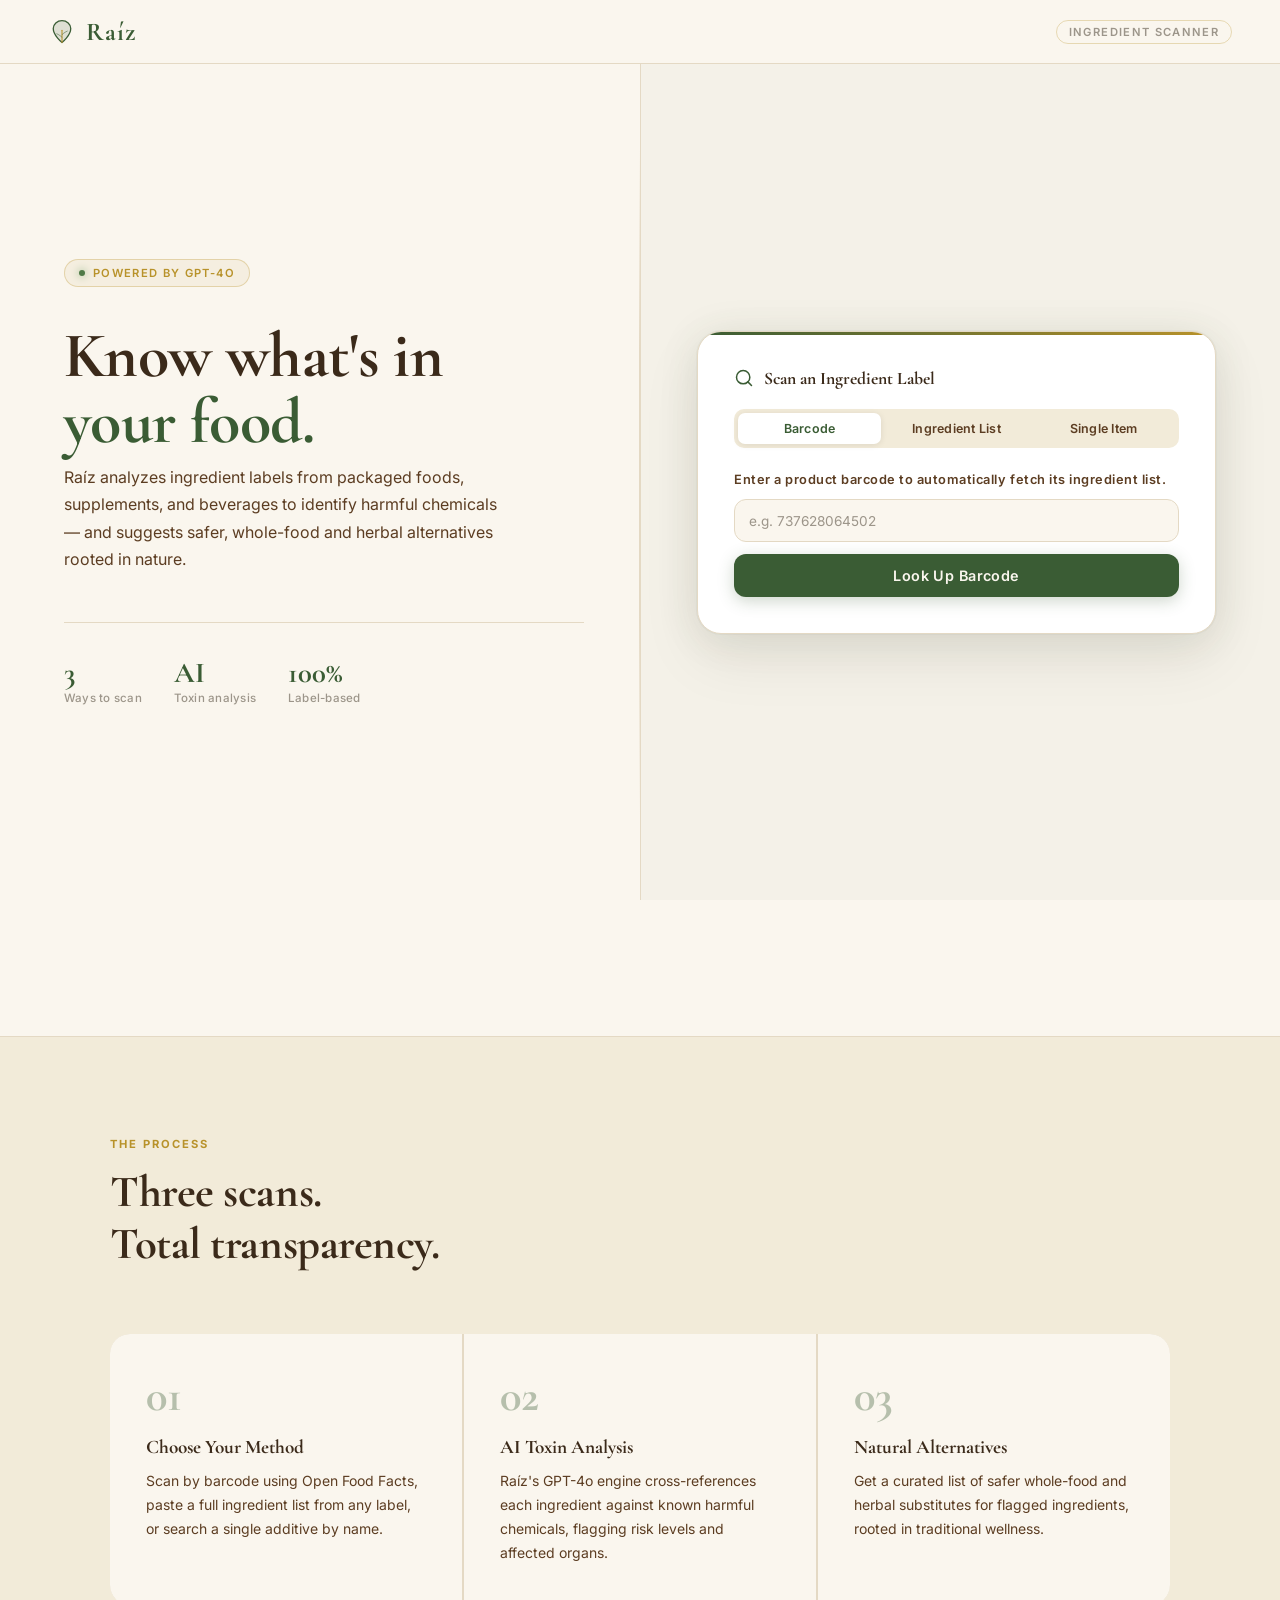
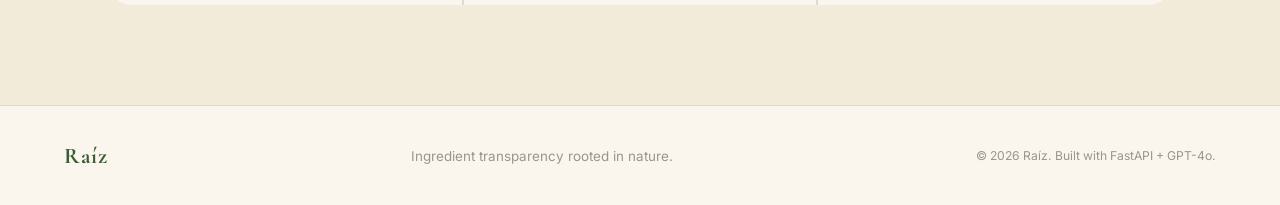
==== commit b3dfa2f1: "feat: editorial redesign — split hero layout, tabbed scanner card - Split grid hero: Cormorant Garam" ====
--- a/static/index.html
+++ b/static/index.html
@@ -1,65 +1,173 @@
 <!DOCTYPE html>
 <html lang="en">
-  <head>
-    <meta charset="UTF-8" />
-    <meta name="viewport" content="width=device-width, initial-scale=1.0" />
-    <title>Raíz — Wellness &amp; Food Toxin Scanner</title>
-    <link rel="stylesheet" href="/static/styles.v2.css" />
-    <link rel="preconnect" href="https://fonts.googleapis.com" />
-    <link rel="preconnect" href="https://fonts.gstatic.com" crossorigin />
-    <link href="https://fonts.googleapis.com/css2?family=Cormorant+Garamond:wght@500;600;700&family=Inter:wght@300;400;600;700&display=swap" rel="stylesheet" />
-  </head>
-  <body>
+<head>
+  <meta charset="UTF-8" />
+  <meta name="viewport" content="width=device-width, initial-scale=1.0" />
+  <title>Raíz — Ingredient & Toxin Scanner</title>
+  <meta name="description" content="Raíz uses AI to analyze food and supplement ingredient labels for harmful chemicals and suggest natural, whole-food alternatives." />
+  <link rel="stylesheet" href="/static/styles.v2.css" />
+  <link rel="preconnect" href="https://fonts.googleapis.com" />
+  <link rel="preconnect" href="https://fonts.gstatic.com" crossorigin />
+  <link href="https://fonts.googleapis.com/css2?family=Cormorant+Garamond:wght@500;600;700&family=Inter:wght@300;400;500;600&display=swap" rel="stylesheet" />
+</head>
+<body>
 
-    <!-- Leaf decorations -->
-    <div class="leaf-right"></div>
-    <div class="leaf-bottom-left"></div>
-    <div class="leaf-bottom-right"></div>
+  <!-- Nav -->
+  <nav class="nav">
+    <div class="nav-logo">
+      <svg viewBox="0 0 32 32" fill="none" xmlns="http://www.w3.org/2000/svg" width="28" height="28" aria-label="Raíz leaf icon">
+        <path d="M16 28 C16 28 6 20 6 12 C6 7.03 10.48 3 16 3 C21.52 3 26 7.03 26 12 C26 20 16 28 16 28Z" fill="#3A5C34" opacity="0.15"/>
+        <path d="M16 28 C16 28 6 20 6 12 C6 7.03 10.48 3 16 3 C21.52 3 26 7.03 26 12 C26 20 16 28 16 28Z" stroke="#3A5C34" stroke-width="1.5" fill="none"/>
+        <line x1="16" y1="28" x2="16" y2="14" stroke="#B8922A" stroke-width="1.2" stroke-linecap="round"/>
+        <path d="M16 22 C13 19 10 18 10 18" stroke="#3A5C34" stroke-width="1" stroke-linecap="round" opacity="0.6"/>
+        <path d="M16 19 C19 16 22 15 22 15" stroke="#3A5C34" stroke-width="1" stroke-linecap="round" opacity="0.6"/>
+      </svg>
+      <span class="logo-wordmark">Raíz</span>
+    </div>
+    <div class="nav-tag">Ingredient Scanner</div>
+  </nav>
 
-    <header class="hero">
-      <h1>Raíz</h1>
-      <p class="tagline">Know what's in your food. Return to your roots.</p>
-      <p class="subtitle">
-        Scan packaged foods, supplements, and beverages to identify harmful chemicals and discover safer whole-food and herbal alternatives.
+  <!-- Hero — split layout -->
+  <header class="hero">
+
+    <!-- Left panel: headline -->
+    <div class="hero-left">
+      <div class="hero-badge">
+        <span class="badge-dot"></span>
+        Powered by GPT-4o
+      </div>
+
+      <h1 class="hero-title">
+        Know what's in
+        <span class="hero-title-accent">your food.</span>
+      </h1>
+
+      <p class="hero-sub">
+        Raíz analyzes ingredient labels from packaged foods, supplements, and
+        beverages to identify harmful chemicals — and suggests safer, whole-food
+        and herbal alternatives rooted in nature.
       </p>
-      <span class="hero-accent">wellness &amp; food toxin scanner</span>
-    </header>
 
-    <main>
-      <section class="search-grid">
+      <div class="hero-stats">
+        <div class="stat">
+          <span class="stat-num">3</span>
+          <span class="stat-label">Ways to scan</span>
+        </div>
+        <div class="stat">
+          <span class="stat-num">AI</span>
+          <span class="stat-label">Toxin analysis</span>
+        </div>
+        <div class="stat">
+          <span class="stat-num">100%</span>
+          <span class="stat-label">Label-based</span>
+        </div>
+      </div>
+    </div>
 
-        <article class="search-card">
-          <h2>Barcode Search</h2>
-          <p>Enter a product barcode to fetch ingredients from Open Food Facts automatically.</p>
+    <!-- Right panel: tabbed scanner -->
+    <div class="hero-right">
+      <div class="scanner-card">
+
+        <!-- Top bar -->
+        <div style="display:flex;align-items:center;gap:10px;margin-bottom:20px;">
+          <svg viewBox="0 0 24 24" fill="none" stroke="#3A5C34" stroke-width="1.8" stroke-linecap="round" stroke-linejoin="round" width="20" height="20">
+            <circle cx="11" cy="11" r="8"/><line x1="21" y1="21" x2="16.65" y2="16.65"/>
+          </svg>
+          <span style="font-family:'Cormorant Garamond',serif;font-size:1.1rem;font-weight:700;color:var(--wood);">Scan an Ingredient Label</span>
+        </div>
+
+        <!-- Tabs -->
+        <div class="scanner-tabs">
+          <button class="tab-btn active" onclick="switchTab('barcode', this)">Barcode</button>
+          <button class="tab-btn" onclick="switchTab('ingredients', this)">Ingredient List</button>
+          <button class="tab-btn" onclick="switchTab('single', this)">Single Item</button>
+        </div>
+
+        <!-- Barcode panel -->
+        <div id="tab-barcode" class="tab-panel active">
+          <p class="panel-label">Enter a product barcode to automatically fetch its ingredient list.</p>
           <input id="barcodeInput" type="text" placeholder="e.g. 737628064502" />
-          <button id="barcodeBtn" class="full-btn">Lookup</button>
-        </article>
+          <button id="barcodeBtn" class="action-btn">Look Up Barcode</button>
+        </div>
 
-        <article class="search-card">
-          <h2>Ingredient List Analysis</h2>
-          <p>Paste a full ingredient list from a product label and run a toxin scan.</p>
-          <textarea id="ingredientsInput" rows="4" placeholder="water, high fructose corn syrup, red 40, sodium benzoate..."></textarea>
-          <button id="analyzeBtn" class="full-btn">Analyze Ingredients</button>
-        </article>
+        <!-- Ingredient list panel -->
+        <div id="tab-ingredients" class="tab-panel">
+          <p class="panel-label">Paste a full ingredient list from any product label.</p>
+          <textarea id="ingredientsInput" rows="5" placeholder="e.g. water, high fructose corn syrup, Red 40, sodium benzoate, carrageenan..."></textarea>
+          <button id="analyzeBtn" class="action-btn">Analyze Ingredients</button>
+        </div>
 
-        <article class="search-card">
-          <h2>Single Ingredient Search</h2>
-          <p>Search a specific ingredient, chemical, or supplement additive directly.</p>
+        <!-- Single ingredient panel -->
+        <div id="tab-single" class="tab-panel">
+          <p class="panel-label">Search a specific ingredient, additive, or chemical by name.</p>
           <input id="singleInput" type="text" placeholder="e.g. carrageenan" />
-          <button id="singleBtn" class="full-btn">Search</button>
-        </article>
+          <button id="singleBtn" class="action-btn">Search Ingredient</button>
+        </div>
 
-      </section>
+      </div>
+    </div>
+  </header>
 
-      <section id="status" class="status"></section>
+  <!-- Status + Results -->
+  <div class="results-section">
+    <section id="status" class="status"></section>
+
+    <div id="results-wrapper" style="display:none;">
+      <div class="results-header">
+        <h2>Scan Results</h2>
+        <div class="results-divider"></div>
+      </div>
       <section id="results" class="results"></section>
-      <section id="alternatives" class="alternatives"></section>
-    </main>
+      <section id="alternatives" class="alternatives" style="display:none;"></section>
+    </div>
+  </div>
 
-    <footer>
-      <p>Raíz &mdash; <span>Go back to your roots</span></p>
-    </footer>
+  <!-- How it Works -->
+  <section class="how-section">
+    <div class="how-inner">
+      <p class="how-label">The Process</p>
+      <h2 class="how-title">Three scans.<br/>Total transparency.</h2>
+      <div class="how-grid">
+        <div class="how-card">
+          <div class="how-num">01</div>
+          <h3>Choose Your Method</h3>
+          <p>Scan by barcode using Open Food Facts, paste a full ingredient list from any label, or search a single additive by name.</p>
+        </div>
+        <div class="how-card">
+          <div class="how-num">02</div>
+          <h3>AI Toxin Analysis</h3>
+          <p>Raíz's GPT-4o engine cross-references each ingredient against known harmful chemicals, flagging risk levels and affected organs.</p>
+        </div>
+        <div class="how-card">
+          <div class="how-num">03</div>
+          <h3>Natural Alternatives</h3>
+          <p>Get a curated list of safer whole-food and herbal substitutes for flagged ingredients, rooted in traditional wellness.</p>
+        </div>
+      </div>
+    </div>
+  </section>
 
-    <script src="/static/app.js"></script>
-  </body>
+  <!-- Footer -->
+  <footer>
+    <span class="footer-brand">Raíz</span>
+    <p class="footer-sub">Ingredient transparency rooted in nature.</p>
+    <p class="footer-copy">© 2026 Raíz. Built with FastAPI + GPT-4o.</p>
+  </footer>
+
+  <script>
+    // Tab switching
+    function switchTab(name, btn) {
+      document.querySelectorAll('.tab-panel').forEach(p => p.classList.remove('active'));
+      document.querySelectorAll('.tab-btn').forEach(b => b.classList.remove('active'));
+      document.getElementById('tab-' + name).classList.add('active');
+      btn.classList.add('active');
+    }
+
+    // Show results wrapper whenever a scan runs
+    function showResultsWrapper() {
+      document.getElementById('results-wrapper').style.display = 'block';
+    }
+  </script>
+  <script src="/static/app.js"></script>
+</body>
 </html>
--- a/static/styles.v2.css
+++ b/static/styles.v2.css
@@ -1,274 +1,382 @@
-@import url('https://fonts.googleapis.com/css2?family=Cormorant+Garamond:wght@500;600;700&family=Inter:wght@300;400;600;700&display=swap');
-
+/* ── Reset ───────────────────────────────────────────────────── */
+*, *::before, *::after { box-sizing: border-box; margin: 0; padding: 0; }
+html { scroll-behavior: smooth; }
+
+/* ── Tokens ──────────────────────────────────────────────────── */
 :root {
-  --wood:        #4a3728;
-  --wood-mid:    #6b4e38;
-  --herb-green:  #4a6741;
-  --herb-light:  #7a9e6e;
-  --herb-pale:   #c8dcc2;
-  --gold:        #c8a830;
-  --gold-light:  #e8c84a;
-  --cream:       #faf6ee;
-  --beige:       #f5f0e8;
-  --beige-dark:  #ede4d5;
-  --text:        #2e2118;
-  --text-mid:    #5a3e2b;
-  --safe:        #4a6741;
-  --medium:      #c8a830;
-  --high:        #c0392b;
-}
-
-* { box-sizing: border-box; margin: 0; padding: 0; }
+  --cream:       #FAF6EE;
+  --beige:       #F2EBD9;
+  --beige-dark:  #E4D9C4;
+  --wood:        #3B2A1A;
+  --wood-mid:    #5C3D22;
+  --wood-light:  #8B6240;
+  --green:       #3A5C34;
+  --green-mid:   #4F7A47;
+  --green-light: #7AAB6E;
+  --green-pale:  #D6E9D0;
+  --gold:        #B8922A;
+  --gold-light:  #D4AC3E;
+  --gold-pale:   #F0E0A0;
+  --text:        #2A1E10;
+  --text-mid:    #5C3D22;
+  --text-dim:    rgba(42,30,16,0.45);
+  --border:      rgba(58,92,52,0.18);
+  --border-warm: rgba(184,146,42,0.3);
+  --radius:      20px;
+  --radius-sm:   12px;
+  --safe:        #3A5C34;
+  --medium:      #B8922A;
+  --high:        #B83232;
+}
 
 body {
+  background: var(--cream);
+  color: var(--text);
   font-family: 'Inter', sans-serif;
+  min-height: 100vh;
+  overflow-x: hidden;
+}
+
+/* hide old leaf decorations */
+.leaf-right, .leaf-bottom-left, .leaf-bottom-right { display: none; }
+
+/* ── Nav ─────────────────────────────────────────────────────── */
+.nav {
+  position: fixed;
+  top: 0; left: 0; right: 0;
+  z-index: 100;
+  padding: 0 48px;
+  height: 64px;
+  display: flex;
+  align-items: center;
+  justify-content: space-between;
+  background: rgba(250,246,238,0.88);
+  backdrop-filter: blur(20px);
+  border-bottom: 1px solid var(--beige-dark);
+}
+.nav-logo {
+  display: flex;
+  align-items: center;
+  gap: 10px;
+}
+.logo-wordmark {
+  font-family: 'Cormorant Garamond', serif;
+  font-size: 1.6rem;
+  font-weight: 700;
+  color: var(--green);
+  letter-spacing: 0.04em;
+  line-height: 1;
+}
+.nav-tag {
+  font-size: 0.7rem;
+  font-weight: 600;
+  letter-spacing: 0.12em;
+  text-transform: uppercase;
+  color: var(--text-dim);
+  border: 1px solid var(--border-warm);
+  padding: 4px 12px;
+  border-radius: 100px;
+}
+
+/* ── Hero — Split Layout ─────────────────────────────────────── */
+.hero {
+  position: relative;
+  min-height: 100vh;
+  display: grid;
+  grid-template-columns: 1fr 1fr;
+  align-items: center;
+  gap: 0;
+  padding-top: 64px;
+}
+
+/* Left panel */
+.hero-left {
+  display: flex;
+  flex-direction: column;
+  justify-content: center;
+  height: 100%;
+  padding: 80px 56px 80px 64px;
+  position: relative;
+}
+
+.hero-left::after {
+  content: '';
+  position: absolute;
+  top: 10%; bottom: 10%; right: 0;
+  width: 1px;
+  background: linear-gradient(to bottom, transparent, var(--beige-dark) 30%, var(--beige-dark) 70%, transparent);
+}
+
+.hero-badge {
+  display: inline-flex;
+  align-items: center;
+  gap: 8px;
+  padding: 6px 14px;
+  border-radius: 100px;
+  border: 1px solid var(--border-warm);
+  background: rgba(184,146,42,0.07);
+  font-size: 0.7rem;
+  font-weight: 600;
+  letter-spacing: 0.12em;
+  color: var(--gold);
+  margin-bottom: 36px;
+  text-transform: uppercase;
+  width: fit-content;
+}
+.badge-dot {
+  width: 6px; height: 6px;
+  border-radius: 50%;
+  background: var(--green-mid);
+  box-shadow: 0 0 8px var(--green-light);
+  animation: pulse 2.5s infinite;
+}
+@keyframes pulse {
+  0%, 100% { opacity: 1; transform: scale(1); }
+  50% { opacity: 0.5; transform: scale(0.8); }
+}
+
+.hero-title {
+  font-family: 'Cormorant Garamond', serif;
+  font-size: clamp(3.2rem, 5vw, 5rem);
+  font-weight: 700;
+  line-height: 1.04;
+  letter-spacing: -0.01em;
+  color: var(--wood);
+  margin-bottom: 8px;
+}
+
+.hero-title-accent {
+  display: block;
+  color: var(--green);
+}
+
+.hero-sub {
+  font-size: 1rem;
+  color: var(--text-mid);
+  line-height: 1.72;
+  max-width: 440px;
+  margin-bottom: 48px;
+  font-weight: 400;
+}
+
+.hero-stats {
+  display: flex;
+  gap: 32px;
+  padding-top: 36px;
+  border-top: 1px solid var(--beige-dark);
+}
+.stat { display: flex; flex-direction: column; gap: 4px; }
+.stat-num {
+  font-family: 'Cormorant Garamond', serif;
+  font-size: 1.8rem;
+  font-weight: 700;
+  color: var(--green);
+  line-height: 1;
+}
+.stat-label {
+  font-size: 0.72rem;
+  color: var(--text-dim);
+  font-weight: 500;
+  letter-spacing: 0.02em;
+}
+
+/* Right panel */
+.hero-right {
+  display: flex;
+  align-items: center;
+  justify-content: center;
+  height: 100%;
+  padding: 100px 64px 100px 56px;
+  background: rgba(58,92,52,0.03);
+  border-left: 1px solid var(--beige-dark);
+}
+
+/* ── Scanner Card ────────────────────────────────────────────── */
+.scanner-card {
+  width: 100%;
+  max-width: 520px;
+  background: #fff;
+  border: 1px solid var(--beige-dark);
+  border-radius: 24px;
+  padding: 36px;
+  box-shadow:
+    0 0 0 1px rgba(58,92,52,0.04),
+    0 4px 40px rgba(58,92,52,0.1),
+    0 24px 60px rgba(42,30,16,0.08);
+  position: relative;
+  overflow: hidden;
+}
+
+.scanner-card::before {
+  content: '';
+  position: absolute;
+  top: 0; left: 0; right: 0;
+  height: 3px;
+  background: linear-gradient(90deg, var(--green), var(--gold));
+  border-radius: 24px 24px 0 0;
+}
+
+/* Tab nav inside scanner card */
+.scanner-tabs {
+  display: flex;
+  gap: 4px;
   background: var(--beige);
+  border-radius: 10px;
+  padding: 4px;
+  margin-bottom: 24px;
+}
+.tab-btn {
+  flex: 1;
+  padding: 8px 10px;
+  border: none;
+  background: transparent;
+  border-radius: 7px;
+  font-family: 'Inter', sans-serif;
+  font-size: 0.78rem;
+  font-weight: 600;
+  color: var(--text-mid);
+  cursor: pointer;
+  transition: background 0.18s, color 0.18s, box-shadow 0.18s;
+  letter-spacing: 0.02em;
+  box-shadow: none;
+  transform: none;
+}
+.tab-btn:hover {
+  background: rgba(58,92,52,0.08);
+  transform: none;
+  box-shadow: none;
+}
+.tab-btn.active {
+  background: #fff;
+  color: var(--green);
+  box-shadow: 0 1px 6px rgba(42,30,16,0.1);
+  transform: none;
+}
+
+.tab-panel { display: none; }
+.tab-panel.active { display: flex; flex-direction: column; gap: 12px; }
+
+.panel-label {
+  font-size: 0.8rem;
+  font-weight: 600;
+  color: var(--text-mid);
+  letter-spacing: 0.04em;
+}
+
+/* ── Inputs ──────────────────────────────────────────────────── */
+input[type="text"], textarea {
+  width: 100%;
+  border: 1.5px solid var(--beige-dark);
+  border-radius: var(--radius-sm);
+  padding: 12px 14px;
+  font-family: 'Inter', sans-serif;
+  font-size: 0.9rem;
+  background: var(--cream);
   color: var(--text);
-  min-height: 100vh;
-  position: relative;
-  overflow-x: hidden;
-}
-
-/* ── Leaf decorations ── */
-.leaf-right {
-  position: fixed;
-  top: -40px;
-  right: -80px;
-  width: 380px;
-  height: 520px;
-  background: url('/static/img/leaf-right.jpg') center/cover no-repeat;
-  pointer-events: none;
-  z-index: 0;
-  opacity: 0.5;
-  border-radius: 0 0 0 60%;
-  -webkit-mask-image: linear-gradient(to left, rgba(0,0,0,0.85) 30%, transparent 100%);
-  mask-image: linear-gradient(to left, rgba(0,0,0,0.85) 30%, transparent 100%);
-}
-
-.leaf-bottom-left {
-  position: fixed;
-  bottom: -30px;
-  left: -60px;
-  width: 340px;
-  height: 220px;
-  background: url('/static/img/leaf-bottom.jpg') center/cover no-repeat;
-  pointer-events: none;
-  z-index: 0;
-  opacity: 0.4;
-  border-radius: 0 40% 0 0;
-  -webkit-mask-image: linear-gradient(to top, rgba(0,0,0,0.8) 20%, transparent 100%);
-  mask-image: linear-gradient(to top, rgba(0,0,0,0.8) 20%, transparent 100%);
-}
-
-.leaf-bottom-right {
-  position: fixed;
-  bottom: -30px;
-  right: -40px;
-  width: 280px;
-  height: 180px;
-  background: url('/static/img/leaf-right.jpg') bottom center/cover no-repeat;
-  pointer-events: none;
-  z-index: 0;
-  opacity: 0.32;
-  border-radius: 30% 0 0 0;
-  -webkit-mask-image: linear-gradient(to top, rgba(0,0,0,0.7) 10%, transparent 100%);
-  mask-image: linear-gradient(to top, rgba(0,0,0,0.7) 10%, transparent 100%);
-}
-
-/* ── Hero ── */
-.hero {
-  text-align: center;
-  padding: 4rem 1rem 2.5rem;
-  background: linear-gradient(180deg, #f0ebe0 0%, var(--beige) 100%);
-  border-bottom: 2px solid var(--beige-dark);
-  position: relative;
-  z-index: 1;
-  display: flex;
-  flex-direction: column;
-  align-items: center;
-  gap: 1.2rem;
-}
-
-.hero h1 {
-  font-family: 'Cormorant Garamond', serif;
-  font-size: clamp(4rem, 10vw, 6.5rem);
-  font-weight: 700;
-  color: var(--herb-green);
-  letter-spacing: 0.02em;
-  line-height: 1;
-  margin-bottom: 0.2rem;
-}
-
-.tagline {
-  font-weight: 700;
-  font-size: 1.05rem;
-  color: var(--wood-mid);
-  letter-spacing: 0.02em;
-  margin-top: 0.4rem;
-}
-
-.subtitle {
-  max-width: 640px;
-  line-height: 1.75;
-  color: var(--text-mid);
-  font-size: 0.96rem;
-  margin-top: 0.2rem;
-}
-
-/* Gold accent — sits at bottom of hero bar */
-.hero-accent {
-  display: inline-block;
-  font-family: 'Cormorant Garamond', serif;
-  font-size: 0.82rem;
-  font-weight: 600;
-  color: var(--gold);
-  letter-spacing: 0.3em;
-  text-transform: uppercase;
-  margin-top: 1.4rem;
-  padding: 0.5rem 1.5rem;
-  border-top: 1px solid var(--beige-dark);
+  transition: border-color 0.2s, box-shadow 0.2s;
+  outline: none;
+  resize: vertical;
+}
+input[type="text"]::placeholder, textarea::placeholder {
+  color: var(--text-dim);
+  font-size: 0.85rem;
+}
+input[type="text"]:focus, textarea:focus {
+  border-color: var(--green-mid);
+  box-shadow: 0 0 0 3px rgba(79,122,71,0.12);
+}
+
+/* ── Buttons ─────────────────────────────────────────────────── */
+.action-btn {
   width: 100%;
-  text-align: center;
-}
-
-/* ── Layout ── */
-main {
-  max-width: 1060px;
-  margin: 0 auto;
-  padding: 2.5rem 1.5rem 8rem;
-  position: relative;
-  z-index: 1;
-}
-
-/* ── Search Cards ── */
-.search-grid {
-  display: grid;
-  grid-template-columns: repeat(auto-fit, minmax(290px, 1fr));
-  gap: 1.5rem;
-  margin-bottom: 2rem;
-}
-
-.search-card {
-  background: rgba(255, 255, 255, 0.88);
-  backdrop-filter: blur(8px);
-  -webkit-backdrop-filter: blur(8px);
-  border: 1px solid rgba(221, 213, 197, 0.7);
-  border-top: 3px solid var(--herb-light);
-  border-radius: 16px;
-  padding: 1.6rem 1.4rem;
-  box-shadow: 0 4px 20px rgba(74, 55, 40, 0.08);
-  display: flex;
-  flex-direction: column;
-  align-items: center;   /* CENTER everything horizontally */
-  text-align: center;
-  gap: 0.75rem;
-}
-
-.search-card h2 {
-  font-family: 'Cormorant Garamond', serif;
-  font-size: 1.4rem;
-  font-weight: 700;
-  color: var(--wood);
-}
-
-.search-card p {
-  font-size: 0.88rem;
-  color: var(--text-mid);
-  line-height: 1.55;
-  max-width: 280px;
-}
-
-/* ── Full-width card button ── */
-.full-btn {
-  width: 100% !important;
-  display: block !important;
-  text-align: center;
-  border-radius: 50px;
-  margin-top: 0.2rem;
-}
-
-/* ── Inputs ── */
-input, textarea {
-  width: 100%;
-  border: 1.5px solid #c8bfaa;
-  border-radius: 8px;
-  padding: 0.7rem 0.9rem;
-  font: inherit;
-  font-size: 0.9rem;
-  background: #faf7f2;
-  color: var(--text);
-  transition: border-color 0.2s ease, box-shadow 0.2s ease;
-  text-align: left;
-}
-
-input:focus, textarea:focus {
-  outline: none;
-  border-color: var(--herb-light);
-  box-shadow: 0 0 0 3px rgba(122, 158, 110, 0.18);
-}
-
-/* ── Buttons — pill style, centered ── */
-button {
+  padding: 13px 20px;
+  background: var(--green);
   border: none;
-  border-radius: 50px;
-  padding: 0.65rem 1.8rem;
-  background: var(--herb-green);
+  border-radius: var(--radius-sm);
   color: var(--cream);
   font-family: 'Inter', sans-serif;
-  font-size: 0.88rem;
+  font-size: 0.9rem;
   font-weight: 600;
-  letter-spacing: 0.04em;
+  letter-spacing: 0.03em;
   cursor: pointer;
-  transition: background 0.2s ease, transform 0.15s ease, box-shadow 0.2s ease;
-  box-shadow: 0 3px 10px rgba(74, 103, 65, 0.25);
-  white-space: nowrap;
-  display: inline-block;
-}
-
-button:hover {
+  transition: background 0.2s, transform 0.15s, box-shadow 0.2s;
+  box-shadow: 0 4px 16px rgba(58,92,52,0.25);
+  display: block;
+  text-align: center;
+  transform: none;
+}
+.action-btn:hover:not(:disabled) {
   background: var(--wood);
-  transform: translateY(-2px);
-  box-shadow: 0 5px 14px rgba(74, 55, 40, 0.3);
-}
-
-button:active { transform: translateY(0); }
-
-/* inline input+button row (kept for other uses) */
-.inline-controls {
-  display: flex;
-  gap: 0.5rem;
-  align-items: center;
-  width: 100%;
-}
-.inline-controls input { flex: 1; }
-
-/* ── Status ── */
+  transform: translateY(-1px);
+  box-shadow: 0 6px 20px rgba(42,30,16,0.22);
+}
+.action-btn:active:not(:disabled) { transform: scale(0.99); }
+.action-btn:disabled { opacity: 0.45; cursor: not-allowed; }
+
+/* keep old button style from app.js-generated markup working too */
+button {
+  font-family: 'Inter', sans-serif;
+  cursor: pointer;
+}
+
+/* ── Status ──────────────────────────────────────────────────── */
 .status {
+  text-align: center;
   min-height: 1.5rem;
   margin: 1rem 0;
   font-weight: 600;
-  color: var(--herb-green);
   font-size: 0.9rem;
+  color: var(--green-mid);
+}
+
+/* ── Results Section ─────────────────────────────────────────── */
+.results-section {
+  max-width: 1060px;
+  margin: 0 auto;
+  padding: 0 64px 80px;
+}
+
+.results-header {
   text-align: center;
-}
-
-/* ── Result Cards ── */
+  padding: 64px 0 40px;
+}
+.results-header h2 {
+  font-family: 'Cormorant Garamond', serif;
+  font-size: 1rem;
+  font-weight: 700;
+  color: var(--text-dim);
+  letter-spacing: 0.14em;
+  text-transform: uppercase;
+  margin-bottom: 10px;
+}
+.results-divider {
+  width: 48px;
+  height: 2px;
+  background: linear-gradient(90deg, var(--green), var(--gold));
+  margin: 0 auto;
+  border-radius: 2px;
+}
+
 .results {
   display: grid;
-  gap: 1rem;
-  grid-template-columns: repeat(auto-fit, minmax(260px, 1fr));
-}
-
+  gap: 12px;
+  grid-template-columns: repeat(auto-fit, minmax(280px, 1fr));
+}
+
+/* ── Result Cards ────────────────────────────────────────────── */
 .result-card {
-  background: rgba(255, 255, 255, 0.93);
-  border-radius: 12px;
-  padding: 1.1rem;
-  border-left: 5px solid var(--safe);
-  box-shadow: 0 4px 16px rgba(74, 55, 40, 0.07);
-  transition: transform 0.2s ease;
-}
-
-.result-card:hover { transform: translateY(-3px); }
+  background: #fff;
+  border-radius: var(--radius);
+  padding: 20px 22px;
+  border: 1px solid var(--beige-dark);
+  border-left: 4px solid var(--safe);
+  box-shadow: 0 2px 16px rgba(42,30,16,0.06);
+  transition: transform 0.2s, box-shadow 0.2s;
+}
+.result-card:hover {
+  transform: translateY(-2px);
+  box-shadow: 0 6px 24px rgba(42,30,16,0.1);
+}
 .result-card.medium { border-left-color: var(--medium); }
 .result-card.high   { border-left-color: var(--high); }
 
@@ -277,75 +385,159 @@
   font-size: 1.15rem;
   font-weight: 700;
   color: var(--wood);
-  margin-bottom: 0.4rem;
-}
-
-/* ── Badges ── */
+  margin-bottom: 6px;
+}
+.result-card p {
+  font-size: 0.85rem;
+  color: var(--text-mid);
+  line-height: 1.6;
+}
+
+/* ── Badges ──────────────────────────────────────────────────── */
 .badge {
   display: inline-block;
-  padding: 0.2rem 0.7rem;
-  border-radius: 50px;
-  font-size: 0.72rem;
-  font-weight: 700;
-  color: white;
+  padding: 3px 10px;
+  border-radius: 100px;
+  font-size: 0.68rem;
+  font-weight: 700;
   text-transform: uppercase;
-  letter-spacing: 0.06em;
-}
-
-.badge.low    { background: var(--safe); }
-.badge.medium { background: var(--gold); color: var(--wood); }
-.badge.high   { background: var(--high); }
-
-/* ── Organ tags ── */
+  letter-spacing: 0.08em;
+  margin-bottom: 8px;
+}
+.badge.low    { background: rgba(58,92,52,0.1);  color: var(--green); border: 1px solid rgba(58,92,52,0.2); }
+.badge.medium { background: rgba(184,146,42,0.1); color: var(--gold); border: 1px solid rgba(184,146,42,0.25); }
+.badge.high   { background: rgba(184,50,50,0.08); color: var(--high); border: 1px solid rgba(184,50,50,0.2); }
+
+/* ── Organ tags ──────────────────────────────────────────────── */
 .organs {
   display: flex;
   flex-wrap: wrap;
-  gap: 0.4rem;
-  margin: 0.6rem 0;
-}
-
+  gap: 6px;
+  margin: 8px 0;
+}
 .organs span {
-  background: #eef5eb;
-  color: var(--herb-green);
-  padding: 0.25rem 0.55rem;
+  background: var(--green-pale);
+  color: var(--green);
+  padding: 3px 10px;
   border-radius: 6px;
-  font-size: 0.78rem;
+  font-size: 0.75rem;
   font-weight: 500;
-  border: 1px solid var(--herb-pale);
-}
-
-/* ── Alternatives ── */
+  border: 1px solid rgba(58,92,52,0.15);
+}
+
+/* ── Alternatives ────────────────────────────────────────────── */
 .alternatives {
-  margin-top: 2rem;
-  background: rgba(255, 255, 255, 0.9);
-  border-radius: 14px;
-  padding: 1.2rem;
+  margin-top: 16px;
+  background: #fff;
+  border-radius: var(--radius);
+  padding: 24px 28px;
+  border: 1px solid var(--border-warm);
   border-left: 4px solid var(--gold);
-  box-shadow: 0 4px 16px rgba(74, 55, 40, 0.06);
-}
-
-/* ── Footer ── */
+  box-shadow: 0 2px 16px rgba(42,30,16,0.06);
+}
+.alternatives h3 {
+  font-family: 'Cormorant Garamond', serif;
+  font-size: 1.1rem;
+  font-weight: 700;
+  color: var(--wood);
+  margin-bottom: 12px;
+}
+
+/* ── How it Works ────────────────────────────────────────────── */
+.how-section {
+  padding: 100px 64px;
+  border-top: 1px solid var(--beige-dark);
+  background: var(--beige);
+}
+.how-inner { max-width: 1060px; margin: 0 auto; }
+.how-label {
+  font-size: 0.7rem;
+  font-weight: 700;
+  letter-spacing: 0.18em;
+  text-transform: uppercase;
+  color: var(--gold);
+  margin-bottom: 16px;
+}
+.how-title {
+  font-family: 'Cormorant Garamond', serif;
+  font-size: clamp(2rem, 3.5vw, 2.8rem);
+  font-weight: 700;
+  color: var(--wood);
+  margin-bottom: 64px;
+  max-width: 480px;
+  line-height: 1.15;
+  letter-spacing: -0.01em;
+}
+.how-grid {
+  display: grid;
+  grid-template-columns: repeat(3, 1fr);
+  gap: 2px;
+  background: var(--beige-dark);
+  border-radius: var(--radius);
+  overflow: hidden;
+}
+.how-card {
+  background: var(--cream);
+  padding: 40px 36px;
+  transition: background 0.2s;
+}
+.how-card:hover { background: #fff; }
+.how-num {
+  font-family: 'Cormorant Garamond', serif;
+  font-size: 2.8rem;
+  font-weight: 700;
+  color: var(--green);
+  opacity: 0.35;
+  line-height: 1;
+  margin-bottom: 16px;
+}
+.how-card h3 {
+  font-family: 'Cormorant Garamond', serif;
+  font-size: 1.2rem;
+  font-weight: 700;
+  color: var(--wood);
+  margin-bottom: 10px;
+}
+.how-card p {
+  font-size: 0.875rem;
+  color: var(--text-mid);
+  line-height: 1.72;
+}
+
+/* ── Footer ──────────────────────────────────────────────────── */
 footer {
-  text-align: center;
-  padding: 1.4rem;
-  margin-top: 2rem;
-  background: var(--wood);
-  color: var(--beige);
-  font-family: 'Cormorant Garamond', serif;
-  font-size: 1rem;
-  font-weight: 500;
-  letter-spacing: 0.08em;
-  position: relative;
-  z-index: 1;
-}
-
-footer span { color: var(--gold-light); }
-
-/* ── Responsive ── */
-@media (max-width: 900px) {
-  .leaf-right { display: none; }
-}
-@media (max-width: 700px) {
-  .inline-controls { flex-direction: column; }
-  .inline-controls button { width: 100%; }
-}
+  border-top: 1px solid var(--beige-dark);
+  padding: 36px 64px;
+  display: flex;
+  align-items: center;
+  justify-content: space-between;
+  background: var(--cream);
+}
+.footer-brand {
+  font-family: 'Cormorant Garamond', serif;
+  font-size: 1.4rem;
+  font-weight: 700;
+  color: var(--green);
+  letter-spacing: 0.04em;
+}
+.footer-sub  { font-size: 0.84rem; color: var(--text-dim); }
+.footer-copy { font-size: 0.76rem; color: var(--text-dim); }
+
+/* ── Responsive ──────────────────────────────────────────────── */
+@media (max-width: 960px) {
+  .hero { grid-template-columns: 1fr; min-height: auto; }
+  .hero-left { padding: 80px 32px 48px; }
+  .hero-left::after { display: none; }
+  .hero-right { padding: 32px 32px 64px; border-left: none; border-top: 1px solid var(--beige-dark); }
+  .how-section { padding: 80px 32px; }
+  .how-grid { grid-template-columns: 1fr; }
+  .results-section { padding: 0 24px 60px; }
+  footer { flex-direction: column; gap: 8px; text-align: center; padding: 32px; }
+}
+@media (max-width: 600px) {
+  .nav { padding: 0 20px; }
+  .hero-left { padding: 72px 20px 40px; }
+  .hero-right { padding: 24px 20px 48px; }
+  .scanner-card { padding: 24px 18px; }
+  .hero-stats { gap: 20px; flex-wrap: wrap; }
+}
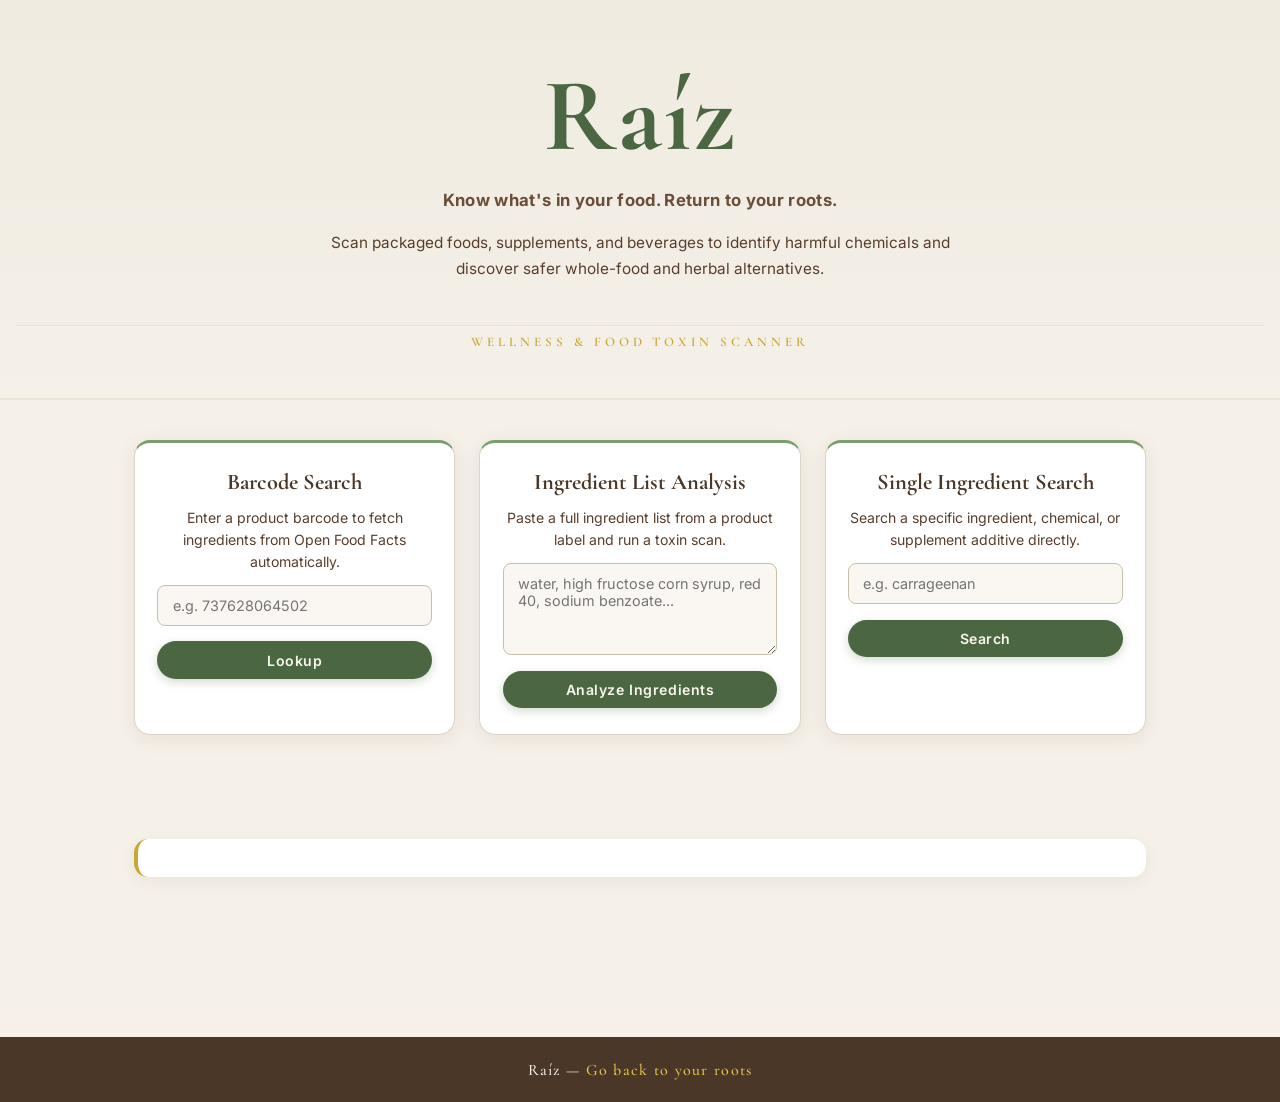
==== commit df17735e: "revert: restore original Raíz frontend" ====
--- a/static/index.html
+++ b/static/index.html
@@ -1,173 +1,65 @@
 <!DOCTYPE html>
 <html lang="en">
-<head>
-  <meta charset="UTF-8" />
-  <meta name="viewport" content="width=device-width, initial-scale=1.0" />
-  <title>Raíz — Ingredient & Toxin Scanner</title>
-  <meta name="description" content="Raíz uses AI to analyze food and supplement ingredient labels for harmful chemicals and suggest natural, whole-food alternatives." />
-  <link rel="stylesheet" href="/static/styles.v2.css" />
-  <link rel="preconnect" href="https://fonts.googleapis.com" />
-  <link rel="preconnect" href="https://fonts.gstatic.com" crossorigin />
-  <link href="https://fonts.googleapis.com/css2?family=Cormorant+Garamond:wght@500;600;700&family=Inter:wght@300;400;500;600&display=swap" rel="stylesheet" />
-</head>
-<body>
+  <head>
+    <meta charset="UTF-8" />
+    <meta name="viewport" content="width=device-width, initial-scale=1.0" />
+    <title>Raíz — Wellness &amp; Food Toxin Scanner</title>
+    <link rel="stylesheet" href="/static/styles.v2.css" />
+    <link rel="preconnect" href="https://fonts.googleapis.com" />
+    <link rel="preconnect" href="https://fonts.gstatic.com" crossorigin />
+    <link href="https://fonts.googleapis.com/css2?family=Cormorant+Garamond:wght@500;600;700&family=Inter:wght@300;400;600;700&display=swap" rel="stylesheet" />
+  </head>
+  <body>
 
-  <!-- Nav -->
-  <nav class="nav">
-    <div class="nav-logo">
-      <svg viewBox="0 0 32 32" fill="none" xmlns="http://www.w3.org/2000/svg" width="28" height="28" aria-label="Raíz leaf icon">
-        <path d="M16 28 C16 28 6 20 6 12 C6 7.03 10.48 3 16 3 C21.52 3 26 7.03 26 12 C26 20 16 28 16 28Z" fill="#3A5C34" opacity="0.15"/>
-        <path d="M16 28 C16 28 6 20 6 12 C6 7.03 10.48 3 16 3 C21.52 3 26 7.03 26 12 C26 20 16 28 16 28Z" stroke="#3A5C34" stroke-width="1.5" fill="none"/>
-        <line x1="16" y1="28" x2="16" y2="14" stroke="#B8922A" stroke-width="1.2" stroke-linecap="round"/>
-        <path d="M16 22 C13 19 10 18 10 18" stroke="#3A5C34" stroke-width="1" stroke-linecap="round" opacity="0.6"/>
-        <path d="M16 19 C19 16 22 15 22 15" stroke="#3A5C34" stroke-width="1" stroke-linecap="round" opacity="0.6"/>
-      </svg>
-      <span class="logo-wordmark">Raíz</span>
-    </div>
-    <div class="nav-tag">Ingredient Scanner</div>
-  </nav>
+    <!-- Leaf decorations -->
+    <div class="leaf-right"></div>
+    <div class="leaf-bottom-left"></div>
+    <div class="leaf-bottom-right"></div>
 
-  <!-- Hero — split layout -->
-  <header class="hero">
+    <header class="hero">
+      <h1>Raíz</h1>
+      <p class="tagline">Know what's in your food. Return to your roots.</p>
+      <p class="subtitle">
+        Scan packaged foods, supplements, and beverages to identify harmful chemicals and discover safer whole-food and herbal alternatives.
+      </p>
+      <span class="hero-accent">wellness &amp; food toxin scanner</span>
+    </header>
 
-    <!-- Left panel: headline -->
-    <div class="hero-left">
-      <div class="hero-badge">
-        <span class="badge-dot"></span>
-        Powered by GPT-4o
-      </div>
+    <main>
+      <section class="search-grid">
 
-      <h1 class="hero-title">
-        Know what's in
-        <span class="hero-title-accent">your food.</span>
-      </h1>
+        <article class="search-card">
+          <h2>Barcode Search</h2>
+          <p>Enter a product barcode to fetch ingredients from Open Food Facts automatically.</p>
+          <input id="barcodeInput" type="text" placeholder="e.g. 737628064502" />
+          <button id="barcodeBtn" class="full-btn">Lookup</button>
+        </article>
 
-      <p class="hero-sub">
-        Raíz analyzes ingredient labels from packaged foods, supplements, and
-        beverages to identify harmful chemicals — and suggests safer, whole-food
-        and herbal alternatives rooted in nature.
-      </p>
+        <article class="search-card">
+          <h2>Ingredient List Analysis</h2>
+          <p>Paste a full ingredient list from a product label and run a toxin scan.</p>
+          <textarea id="ingredientsInput" rows="4" placeholder="water, high fructose corn syrup, red 40, sodium benzoate..."></textarea>
+          <button id="analyzeBtn" class="full-btn">Analyze Ingredients</button>
+        </article>
 
-      <div class="hero-stats">
-        <div class="stat">
-          <span class="stat-num">3</span>
-          <span class="stat-label">Ways to scan</span>
-        </div>
-        <div class="stat">
-          <span class="stat-num">AI</span>
-          <span class="stat-label">Toxin analysis</span>
-        </div>
-        <div class="stat">
-          <span class="stat-num">100%</span>
-          <span class="stat-label">Label-based</span>
-        </div>
-      </div>
-    </div>
+        <article class="search-card">
+          <h2>Single Ingredient Search</h2>
+          <p>Search a specific ingredient, chemical, or supplement additive directly.</p>
+          <input id="singleInput" type="text" placeholder="e.g. carrageenan" />
+          <button id="singleBtn" class="full-btn">Search</button>
+        </article>
 
-    <!-- Right panel: tabbed scanner -->
-    <div class="hero-right">
-      <div class="scanner-card">
+      </section>
 
-        <!-- Top bar -->
-        <div style="display:flex;align-items:center;gap:10px;margin-bottom:20px;">
-          <svg viewBox="0 0 24 24" fill="none" stroke="#3A5C34" stroke-width="1.8" stroke-linecap="round" stroke-linejoin="round" width="20" height="20">
-            <circle cx="11" cy="11" r="8"/><line x1="21" y1="21" x2="16.65" y2="16.65"/>
-          </svg>
-          <span style="font-family:'Cormorant Garamond',serif;font-size:1.1rem;font-weight:700;color:var(--wood);">Scan an Ingredient Label</span>
-        </div>
+      <section id="status" class="status"></section>
+      <section id="results" class="results"></section>
+      <section id="alternatives" class="alternatives"></section>
+    </main>
 
-        <!-- Tabs -->
-        <div class="scanner-tabs">
-          <button class="tab-btn active" onclick="switchTab('barcode', this)">Barcode</button>
-          <button class="tab-btn" onclick="switchTab('ingredients', this)">Ingredient List</button>
-          <button class="tab-btn" onclick="switchTab('single', this)">Single Item</button>
-        </div>
+    <footer>
+      <p>Raíz &mdash; <span>Go back to your roots</span></p>
+    </footer>
 
-        <!-- Barcode panel -->
-        <div id="tab-barcode" class="tab-panel active">
-          <p class="panel-label">Enter a product barcode to automatically fetch its ingredient list.</p>
-          <input id="barcodeInput" type="text" placeholder="e.g. 737628064502" />
-          <button id="barcodeBtn" class="action-btn">Look Up Barcode</button>
-        </div>
-
-        <!-- Ingredient list panel -->
-        <div id="tab-ingredients" class="tab-panel">
-          <p class="panel-label">Paste a full ingredient list from any product label.</p>
-          <textarea id="ingredientsInput" rows="5" placeholder="e.g. water, high fructose corn syrup, Red 40, sodium benzoate, carrageenan..."></textarea>
-          <button id="analyzeBtn" class="action-btn">Analyze Ingredients</button>
-        </div>
-
-        <!-- Single ingredient panel -->
-        <div id="tab-single" class="tab-panel">
-          <p class="panel-label">Search a specific ingredient, additive, or chemical by name.</p>
-          <input id="singleInput" type="text" placeholder="e.g. carrageenan" />
-          <button id="singleBtn" class="action-btn">Search Ingredient</button>
-        </div>
-
-      </div>
-    </div>
-  </header>
-
-  <!-- Status + Results -->
-  <div class="results-section">
-    <section id="status" class="status"></section>
-
-    <div id="results-wrapper" style="display:none;">
-      <div class="results-header">
-        <h2>Scan Results</h2>
-        <div class="results-divider"></div>
-      </div>
-      <section id="results" class="results"></section>
-      <section id="alternatives" class="alternatives" style="display:none;"></section>
-    </div>
-  </div>
-
-  <!-- How it Works -->
-  <section class="how-section">
-    <div class="how-inner">
-      <p class="how-label">The Process</p>
-      <h2 class="how-title">Three scans.<br/>Total transparency.</h2>
-      <div class="how-grid">
-        <div class="how-card">
-          <div class="how-num">01</div>
-          <h3>Choose Your Method</h3>
-          <p>Scan by barcode using Open Food Facts, paste a full ingredient list from any label, or search a single additive by name.</p>
-        </div>
-        <div class="how-card">
-          <div class="how-num">02</div>
-          <h3>AI Toxin Analysis</h3>
-          <p>Raíz's GPT-4o engine cross-references each ingredient against known harmful chemicals, flagging risk levels and affected organs.</p>
-        </div>
-        <div class="how-card">
-          <div class="how-num">03</div>
-          <h3>Natural Alternatives</h3>
-          <p>Get a curated list of safer whole-food and herbal substitutes for flagged ingredients, rooted in traditional wellness.</p>
-        </div>
-      </div>
-    </div>
-  </section>
-
-  <!-- Footer -->
-  <footer>
-    <span class="footer-brand">Raíz</span>
-    <p class="footer-sub">Ingredient transparency rooted in nature.</p>
-    <p class="footer-copy">© 2026 Raíz. Built with FastAPI + GPT-4o.</p>
-  </footer>
-
-  <script>
-    // Tab switching
-    function switchTab(name, btn) {
-      document.querySelectorAll('.tab-panel').forEach(p => p.classList.remove('active'));
-      document.querySelectorAll('.tab-btn').forEach(b => b.classList.remove('active'));
-      document.getElementById('tab-' + name).classList.add('active');
-      btn.classList.add('active');
-    }
-
-    // Show results wrapper whenever a scan runs
-    function showResultsWrapper() {
-      document.getElementById('results-wrapper').style.display = 'block';
-    }
-  </script>
-  <script src="/static/app.js"></script>
-</body>
+    <script src="/static/app.js"></script>
+  </body>
 </html>
--- a/static/styles.v2.css
+++ b/static/styles.v2.css
@@ -1,382 +1,225 @@
-/* ── Reset ───────────────────────────────────────────────────── */
-*, *::before, *::after { box-sizing: border-box; margin: 0; padding: 0; }
-html { scroll-behavior: smooth; }
-
-/* ── Tokens ──────────────────────────────────────────────────── */
+@import url('https://fonts.googleapis.com/css2?family=Cormorant+Garamond:wght@500;600;700&family=Inter:wght@300;400;600;700&display=swap');
+
 :root {
-  --cream:       #FAF6EE;
-  --beige:       #F2EBD9;
-  --beige-dark:  #E4D9C4;
-  --wood:        #3B2A1A;
-  --wood-mid:    #5C3D22;
-  --wood-light:  #8B6240;
-  --green:       #3A5C34;
-  --green-mid:   #4F7A47;
-  --green-light: #7AAB6E;
-  --green-pale:  #D6E9D0;
-  --gold:        #B8922A;
-  --gold-light:  #D4AC3E;
-  --gold-pale:   #F0E0A0;
-  --text:        #2A1E10;
-  --text-mid:    #5C3D22;
-  --text-dim:    rgba(42,30,16,0.45);
-  --border:      rgba(58,92,52,0.18);
-  --border-warm: rgba(184,146,42,0.3);
-  --radius:      20px;
-  --radius-sm:   12px;
-  --safe:        #3A5C34;
-  --medium:      #B8922A;
-  --high:        #B83232;
-}
+  --wood:        #4a3728;
+  --wood-mid:    #6b4e38;
+  --herb-green:  #4a6741;
+  --herb-light:  #7a9e6e;
+  --herb-pale:   #c8dcc2;
+  --gold:        #c8a830;
+  --gold-light:  #e8c84a;
+  --cream:       #faf6ee;
+  --beige:       #f5f0e8;
+  --beige-dark:  #ede4d5;
+  --text:        #2e2118;
+  --text-mid:    #5a3e2b;
+  --safe:        #4a6741;
+  --medium:      #c8a830;
+  --high:        #c0392b;
+}
+
+* { box-sizing: border-box; margin: 0; padding: 0; }
 
 body {
-  background: var(--cream);
+  font-family: 'Inter', sans-serif;
+  background: var(--beige);
   color: var(--text);
-  font-family: 'Inter', sans-serif;
   min-height: 100vh;
+  position: relative;
   overflow-x: hidden;
 }
 
-/* hide old leaf decorations */
+/* no background images anywhere */
 .leaf-right, .leaf-bottom-left, .leaf-bottom-right { display: none; }
 
-/* ── Nav ─────────────────────────────────────────────────────── */
-.nav {
-  position: fixed;
-  top: 0; left: 0; right: 0;
-  z-index: 100;
-  padding: 0 48px;
-  height: 64px;
-  display: flex;
+/* ── Hero ── */
+.hero {
+  text-align: center;
+  padding: 4rem 1rem 2.5rem;
+  background: linear-gradient(180deg, #f0ebe0 0%, var(--beige) 100%);
+  border-bottom: 2px solid var(--beige-dark);
+  position: relative;
+  z-index: 1;
+  display: flex;
+  flex-direction: column;
   align-items: center;
-  justify-content: space-between;
-  background: rgba(250,246,238,0.88);
-  backdrop-filter: blur(20px);
-  border-bottom: 1px solid var(--beige-dark);
-}
-.nav-logo {
-  display: flex;
+  gap: 1.2rem;
+}
+
+.hero h1 {
+  font-family: 'Cormorant Garamond', serif;
+  font-size: clamp(4rem, 10vw, 6.5rem);
+  font-weight: 700;
+  color: var(--herb-green);
+  letter-spacing: 0.02em;
+  line-height: 1;
+  margin-bottom: 0.2rem;
+}
+
+.tagline {
+  font-weight: 700;
+  font-size: 1.05rem;
+  color: var(--wood-mid);
+  letter-spacing: 0.02em;
+}
+
+.subtitle {
+  max-width: 640px;
+  line-height: 1.75;
+  color: var(--text-mid);
+  font-size: 0.96rem;
+}
+
+.hero-accent {
+  display: inline-block;
+  font-family: 'Cormorant Garamond', serif;
+  font-size: 0.82rem;
+  font-weight: 600;
+  color: var(--gold);
+  letter-spacing: 0.3em;
+  text-transform: uppercase;
+  margin-top: 1.4rem;
+  padding: 0.5rem 1.5rem;
+  border-top: 1px solid var(--beige-dark);
+  width: 100%;
+  text-align: center;
+}
+
+/* ── Layout ── */
+main {
+  max-width: 1060px;
+  margin: 0 auto;
+  padding: 2.5rem 1.5rem 8rem;
+  position: relative;
+  z-index: 1;
+}
+
+/* ── Search Cards ── */
+.search-grid {
+  display: grid;
+  grid-template-columns: repeat(auto-fit, minmax(290px, 1fr));
+  gap: 1.5rem;
+  margin-bottom: 2rem;
+}
+
+.search-card {
+  background: #fff;
+  border: 1px solid #ddd5c5;
+  border-top: 3px solid var(--herb-light);
+  border-radius: 16px;
+  padding: 1.6rem 1.4rem;
+  box-shadow: 0 4px 20px rgba(74, 55, 40, 0.08);
+  display: flex;
+  flex-direction: column;
   align-items: center;
-  gap: 10px;
-}
-.logo-wordmark {
-  font-family: 'Cormorant Garamond', serif;
-  font-size: 1.6rem;
-  font-weight: 700;
-  color: var(--green);
-  letter-spacing: 0.04em;
-  line-height: 1;
-}
-.nav-tag {
-  font-size: 0.7rem;
-  font-weight: 600;
-  letter-spacing: 0.12em;
-  text-transform: uppercase;
-  color: var(--text-dim);
-  border: 1px solid var(--border-warm);
-  padding: 4px 12px;
-  border-radius: 100px;
-}
-
-/* ── Hero — Split Layout ─────────────────────────────────────── */
-.hero {
-  position: relative;
-  min-height: 100vh;
-  display: grid;
-  grid-template-columns: 1fr 1fr;
-  align-items: center;
-  gap: 0;
-  padding-top: 64px;
-}
-
-/* Left panel */
-.hero-left {
-  display: flex;
-  flex-direction: column;
-  justify-content: center;
-  height: 100%;
-  padding: 80px 56px 80px 64px;
-  position: relative;
-}
-
-.hero-left::after {
-  content: '';
-  position: absolute;
-  top: 10%; bottom: 10%; right: 0;
-  width: 1px;
-  background: linear-gradient(to bottom, transparent, var(--beige-dark) 30%, var(--beige-dark) 70%, transparent);
-}
-
-.hero-badge {
-  display: inline-flex;
-  align-items: center;
-  gap: 8px;
-  padding: 6px 14px;
-  border-radius: 100px;
-  border: 1px solid var(--border-warm);
-  background: rgba(184,146,42,0.07);
-  font-size: 0.7rem;
-  font-weight: 600;
-  letter-spacing: 0.12em;
-  color: var(--gold);
-  margin-bottom: 36px;
-  text-transform: uppercase;
-  width: fit-content;
-}
-.badge-dot {
-  width: 6px; height: 6px;
-  border-radius: 50%;
-  background: var(--green-mid);
-  box-shadow: 0 0 8px var(--green-light);
-  animation: pulse 2.5s infinite;
-}
-@keyframes pulse {
-  0%, 100% { opacity: 1; transform: scale(1); }
-  50% { opacity: 0.5; transform: scale(0.8); }
-}
-
-.hero-title {
-  font-family: 'Cormorant Garamond', serif;
-  font-size: clamp(3.2rem, 5vw, 5rem);
-  font-weight: 700;
-  line-height: 1.04;
-  letter-spacing: -0.01em;
+  text-align: center;
+  gap: 0.75rem;
+}
+
+.search-card h2 {
+  font-family: 'Cormorant Garamond', serif;
+  font-size: 1.4rem;
+  font-weight: 700;
   color: var(--wood);
-  margin-bottom: 8px;
-}
-
-.hero-title-accent {
-  display: block;
-  color: var(--green);
-}
-
-.hero-sub {
-  font-size: 1rem;
+}
+
+.search-card p {
+  font-size: 0.88rem;
   color: var(--text-mid);
-  line-height: 1.72;
-  max-width: 440px;
-  margin-bottom: 48px;
-  font-weight: 400;
-}
-
-.hero-stats {
-  display: flex;
-  gap: 32px;
-  padding-top: 36px;
-  border-top: 1px solid var(--beige-dark);
-}
-.stat { display: flex; flex-direction: column; gap: 4px; }
-.stat-num {
-  font-family: 'Cormorant Garamond', serif;
-  font-size: 1.8rem;
-  font-weight: 700;
-  color: var(--green);
-  line-height: 1;
-}
-.stat-label {
-  font-size: 0.72rem;
-  color: var(--text-dim);
-  font-weight: 500;
-  letter-spacing: 0.02em;
-}
-
-/* Right panel */
-.hero-right {
-  display: flex;
-  align-items: center;
-  justify-content: center;
-  height: 100%;
-  padding: 100px 64px 100px 56px;
-  background: rgba(58,92,52,0.03);
-  border-left: 1px solid var(--beige-dark);
-}
-
-/* ── Scanner Card ────────────────────────────────────────────── */
-.scanner-card {
+  line-height: 1.55;
+  max-width: 280px;
+}
+
+/* ── Full-width card button ── */
+.full-btn {
+  width: 100% !important;
+  display: block !important;
+  text-align: center;
+  border-radius: 50px;
+  margin-top: 0.2rem;
+}
+
+/* ── Inputs ── */
+input, textarea {
   width: 100%;
-  max-width: 520px;
-  background: #fff;
-  border: 1px solid var(--beige-dark);
-  border-radius: 24px;
-  padding: 36px;
-  box-shadow:
-    0 0 0 1px rgba(58,92,52,0.04),
-    0 4px 40px rgba(58,92,52,0.1),
-    0 24px 60px rgba(42,30,16,0.08);
-  position: relative;
-  overflow: hidden;
-}
-
-.scanner-card::before {
-  content: '';
-  position: absolute;
-  top: 0; left: 0; right: 0;
-  height: 3px;
-  background: linear-gradient(90deg, var(--green), var(--gold));
-  border-radius: 24px 24px 0 0;
-}
-
-/* Tab nav inside scanner card */
-.scanner-tabs {
-  display: flex;
-  gap: 4px;
-  background: var(--beige);
-  border-radius: 10px;
-  padding: 4px;
-  margin-bottom: 24px;
-}
-.tab-btn {
-  flex: 1;
-  padding: 8px 10px;
+  border: 1.5px solid #c8bfaa;
+  border-radius: 8px;
+  padding: 0.7rem 0.9rem;
+  font: inherit;
+  font-size: 0.9rem;
+  background: #faf7f2;
+  color: var(--text);
+  transition: border-color 0.2s ease, box-shadow 0.2s ease;
+  text-align: left;
+}
+
+input:focus, textarea:focus {
+  outline: none;
+  border-color: var(--herb-light);
+  box-shadow: 0 0 0 3px rgba(122, 158, 110, 0.18);
+}
+
+/* ── Buttons ── */
+button {
   border: none;
-  background: transparent;
-  border-radius: 7px;
-  font-family: 'Inter', sans-serif;
-  font-size: 0.78rem;
-  font-weight: 600;
-  color: var(--text-mid);
-  cursor: pointer;
-  transition: background 0.18s, color 0.18s, box-shadow 0.18s;
-  letter-spacing: 0.02em;
-  box-shadow: none;
-  transform: none;
-}
-.tab-btn:hover {
-  background: rgba(58,92,52,0.08);
-  transform: none;
-  box-shadow: none;
-}
-.tab-btn.active {
-  background: #fff;
-  color: var(--green);
-  box-shadow: 0 1px 6px rgba(42,30,16,0.1);
-  transform: none;
-}
-
-.tab-panel { display: none; }
-.tab-panel.active { display: flex; flex-direction: column; gap: 12px; }
-
-.panel-label {
-  font-size: 0.8rem;
-  font-weight: 600;
-  color: var(--text-mid);
-  letter-spacing: 0.04em;
-}
-
-/* ── Inputs ──────────────────────────────────────────────────── */
-input[type="text"], textarea {
-  width: 100%;
-  border: 1.5px solid var(--beige-dark);
-  border-radius: var(--radius-sm);
-  padding: 12px 14px;
-  font-family: 'Inter', sans-serif;
-  font-size: 0.9rem;
-  background: var(--cream);
-  color: var(--text);
-  transition: border-color 0.2s, box-shadow 0.2s;
-  outline: none;
-  resize: vertical;
-}
-input[type="text"]::placeholder, textarea::placeholder {
-  color: var(--text-dim);
-  font-size: 0.85rem;
-}
-input[type="text"]:focus, textarea:focus {
-  border-color: var(--green-mid);
-  box-shadow: 0 0 0 3px rgba(79,122,71,0.12);
-}
-
-/* ── Buttons ─────────────────────────────────────────────────── */
-.action-btn {
-  width: 100%;
-  padding: 13px 20px;
-  background: var(--green);
-  border: none;
-  border-radius: var(--radius-sm);
+  border-radius: 50px;
+  padding: 0.65rem 1.8rem;
+  background: var(--herb-green);
   color: var(--cream);
   font-family: 'Inter', sans-serif;
-  font-size: 0.9rem;
+  font-size: 0.88rem;
   font-weight: 600;
-  letter-spacing: 0.03em;
+  letter-spacing: 0.04em;
   cursor: pointer;
-  transition: background 0.2s, transform 0.15s, box-shadow 0.2s;
-  box-shadow: 0 4px 16px rgba(58,92,52,0.25);
-  display: block;
-  text-align: center;
-  transform: none;
-}
-.action-btn:hover:not(:disabled) {
+  transition: background 0.2s ease, transform 0.15s ease, box-shadow 0.2s ease;
+  box-shadow: 0 3px 10px rgba(74, 103, 65, 0.25);
+  white-space: nowrap;
+  display: inline-block;
+}
+
+button:hover {
   background: var(--wood);
-  transform: translateY(-1px);
-  box-shadow: 0 6px 20px rgba(42,30,16,0.22);
-}
-.action-btn:active:not(:disabled) { transform: scale(0.99); }
-.action-btn:disabled { opacity: 0.45; cursor: not-allowed; }
-
-/* keep old button style from app.js-generated markup working too */
-button {
-  font-family: 'Inter', sans-serif;
-  cursor: pointer;
-}
-
-/* ── Status ──────────────────────────────────────────────────── */
+  transform: translateY(-2px);
+  box-shadow: 0 5px 14px rgba(74, 55, 40, 0.3);
+}
+
+button:active { transform: translateY(0); }
+
+.inline-controls {
+  display: flex;
+  gap: 0.5rem;
+  align-items: center;
+  width: 100%;
+}
+.inline-controls input { flex: 1; }
+
+/* ── Status ── */
 .status {
-  text-align: center;
   min-height: 1.5rem;
   margin: 1rem 0;
   font-weight: 600;
+  color: var(--herb-green);
   font-size: 0.9rem;
-  color: var(--green-mid);
-}
-
-/* ── Results Section ─────────────────────────────────────────── */
-.results-section {
-  max-width: 1060px;
-  margin: 0 auto;
-  padding: 0 64px 80px;
-}
-
-.results-header {
-  text-align: center;
-  padding: 64px 0 40px;
-}
-.results-header h2 {
-  font-family: 'Cormorant Garamond', serif;
-  font-size: 1rem;
-  font-weight: 700;
-  color: var(--text-dim);
-  letter-spacing: 0.14em;
-  text-transform: uppercase;
-  margin-bottom: 10px;
-}
-.results-divider {
-  width: 48px;
-  height: 2px;
-  background: linear-gradient(90deg, var(--green), var(--gold));
-  margin: 0 auto;
-  border-radius: 2px;
-}
-
+  text-align: center;
+}
+
+/* ── Result Cards ── */
 .results {
   display: grid;
-  gap: 12px;
-  grid-template-columns: repeat(auto-fit, minmax(280px, 1fr));
-}
-
-/* ── Result Cards ────────────────────────────────────────────── */
+  gap: 1rem;
+  grid-template-columns: repeat(auto-fit, minmax(260px, 1fr));
+}
+
 .result-card {
   background: #fff;
-  border-radius: var(--radius);
-  padding: 20px 22px;
-  border: 1px solid var(--beige-dark);
-  border-left: 4px solid var(--safe);
-  box-shadow: 0 2px 16px rgba(42,30,16,0.06);
-  transition: transform 0.2s, box-shadow 0.2s;
-}
-.result-card:hover {
-  transform: translateY(-2px);
-  box-shadow: 0 6px 24px rgba(42,30,16,0.1);
-}
+  border-radius: 12px;
+  padding: 1.1rem;
+  border-left: 5px solid var(--safe);
+  box-shadow: 0 4px 16px rgba(74, 55, 40, 0.07);
+  transition: transform 0.2s ease;
+}
+
+.result-card:hover { transform: translateY(-3px); }
 .result-card.medium { border-left-color: var(--medium); }
 .result-card.high   { border-left-color: var(--high); }
 
@@ -385,159 +228,72 @@
   font-size: 1.15rem;
   font-weight: 700;
   color: var(--wood);
-  margin-bottom: 6px;
-}
-.result-card p {
-  font-size: 0.85rem;
-  color: var(--text-mid);
-  line-height: 1.6;
-}
-
-/* ── Badges ──────────────────────────────────────────────────── */
+  margin-bottom: 0.4rem;
+}
+
+/* ── Badges ── */
 .badge {
   display: inline-block;
-  padding: 3px 10px;
-  border-radius: 100px;
-  font-size: 0.68rem;
-  font-weight: 700;
+  padding: 0.2rem 0.7rem;
+  border-radius: 50px;
+  font-size: 0.72rem;
+  font-weight: 700;
+  color: white;
   text-transform: uppercase;
+  letter-spacing: 0.06em;
+}
+
+.badge.low    { background: var(--safe); }
+.badge.medium { background: var(--gold); color: var(--wood); }
+.badge.high   { background: var(--high); }
+
+/* ── Organ tags ── */
+.organs {
+  display: flex;
+  flex-wrap: wrap;
+  gap: 0.4rem;
+  margin: 0.6rem 0;
+}
+
+.organs span {
+  background: #eef5eb;
+  color: var(--herb-green);
+  padding: 0.25rem 0.55rem;
+  border-radius: 6px;
+  font-size: 0.78rem;
+  font-weight: 500;
+  border: 1px solid var(--herb-pale);
+}
+
+/* ── Alternatives ── */
+.alternatives {
+  margin-top: 2rem;
+  background: #fff;
+  border-radius: 14px;
+  padding: 1.2rem;
+  border-left: 4px solid var(--gold);
+  box-shadow: 0 4px 16px rgba(74, 55, 40, 0.06);
+}
+
+/* ── Footer ── */
+footer {
+  text-align: center;
+  padding: 1.4rem;
+  margin-top: 2rem;
+  background: var(--wood);
+  color: var(--beige);
+  font-family: 'Cormorant Garamond', serif;
+  font-size: 1rem;
+  font-weight: 500;
   letter-spacing: 0.08em;
-  margin-bottom: 8px;
-}
-.badge.low    { background: rgba(58,92,52,0.1);  color: var(--green); border: 1px solid rgba(58,92,52,0.2); }
-.badge.medium { background: rgba(184,146,42,0.1); color: var(--gold); border: 1px solid rgba(184,146,42,0.25); }
-.badge.high   { background: rgba(184,50,50,0.08); color: var(--high); border: 1px solid rgba(184,50,50,0.2); }
-
-/* ── Organ tags ──────────────────────────────────────────────── */
-.organs {
-  display: flex;
-  flex-wrap: wrap;
-  gap: 6px;
-  margin: 8px 0;
-}
-.organs span {
-  background: var(--green-pale);
-  color: var(--green);
-  padding: 3px 10px;
-  border-radius: 6px;
-  font-size: 0.75rem;
-  font-weight: 500;
-  border: 1px solid rgba(58,92,52,0.15);
-}
-
-/* ── Alternatives ────────────────────────────────────────────── */
-.alternatives {
-  margin-top: 16px;
-  background: #fff;
-  border-radius: var(--radius);
-  padding: 24px 28px;
-  border: 1px solid var(--border-warm);
-  border-left: 4px solid var(--gold);
-  box-shadow: 0 2px 16px rgba(42,30,16,0.06);
-}
-.alternatives h3 {
-  font-family: 'Cormorant Garamond', serif;
-  font-size: 1.1rem;
-  font-weight: 700;
-  color: var(--wood);
-  margin-bottom: 12px;
-}
-
-/* ── How it Works ────────────────────────────────────────────── */
-.how-section {
-  padding: 100px 64px;
-  border-top: 1px solid var(--beige-dark);
-  background: var(--beige);
-}
-.how-inner { max-width: 1060px; margin: 0 auto; }
-.how-label {
-  font-size: 0.7rem;
-  font-weight: 700;
-  letter-spacing: 0.18em;
-  text-transform: uppercase;
-  color: var(--gold);
-  margin-bottom: 16px;
-}
-.how-title {
-  font-family: 'Cormorant Garamond', serif;
-  font-size: clamp(2rem, 3.5vw, 2.8rem);
-  font-weight: 700;
-  color: var(--wood);
-  margin-bottom: 64px;
-  max-width: 480px;
-  line-height: 1.15;
-  letter-spacing: -0.01em;
-}
-.how-grid {
-  display: grid;
-  grid-template-columns: repeat(3, 1fr);
-  gap: 2px;
-  background: var(--beige-dark);
-  border-radius: var(--radius);
-  overflow: hidden;
-}
-.how-card {
-  background: var(--cream);
-  padding: 40px 36px;
-  transition: background 0.2s;
-}
-.how-card:hover { background: #fff; }
-.how-num {
-  font-family: 'Cormorant Garamond', serif;
-  font-size: 2.8rem;
-  font-weight: 700;
-  color: var(--green);
-  opacity: 0.35;
-  line-height: 1;
-  margin-bottom: 16px;
-}
-.how-card h3 {
-  font-family: 'Cormorant Garamond', serif;
-  font-size: 1.2rem;
-  font-weight: 700;
-  color: var(--wood);
-  margin-bottom: 10px;
-}
-.how-card p {
-  font-size: 0.875rem;
-  color: var(--text-mid);
-  line-height: 1.72;
-}
-
-/* ── Footer ──────────────────────────────────────────────────── */
-footer {
-  border-top: 1px solid var(--beige-dark);
-  padding: 36px 64px;
-  display: flex;
-  align-items: center;
-  justify-content: space-between;
-  background: var(--cream);
-}
-.footer-brand {
-  font-family: 'Cormorant Garamond', serif;
-  font-size: 1.4rem;
-  font-weight: 700;
-  color: var(--green);
-  letter-spacing: 0.04em;
-}
-.footer-sub  { font-size: 0.84rem; color: var(--text-dim); }
-.footer-copy { font-size: 0.76rem; color: var(--text-dim); }
-
-/* ── Responsive ──────────────────────────────────────────────── */
-@media (max-width: 960px) {
-  .hero { grid-template-columns: 1fr; min-height: auto; }
-  .hero-left { padding: 80px 32px 48px; }
-  .hero-left::after { display: none; }
-  .hero-right { padding: 32px 32px 64px; border-left: none; border-top: 1px solid var(--beige-dark); }
-  .how-section { padding: 80px 32px; }
-  .how-grid { grid-template-columns: 1fr; }
-  .results-section { padding: 0 24px 60px; }
-  footer { flex-direction: column; gap: 8px; text-align: center; padding: 32px; }
-}
-@media (max-width: 600px) {
-  .nav { padding: 0 20px; }
-  .hero-left { padding: 72px 20px 40px; }
-  .hero-right { padding: 24px 20px 48px; }
-  .scanner-card { padding: 24px 18px; }
-  .hero-stats { gap: 20px; flex-wrap: wrap; }
-}
+  position: relative;
+  z-index: 1;
+}
+
+footer span { color: var(--gold-light); }
+
+/* ── Responsive ── */
+@media (max-width: 700px) {
+  .inline-controls { flex-direction: column; }
+  .inline-controls button { width: 100%; }
+}
